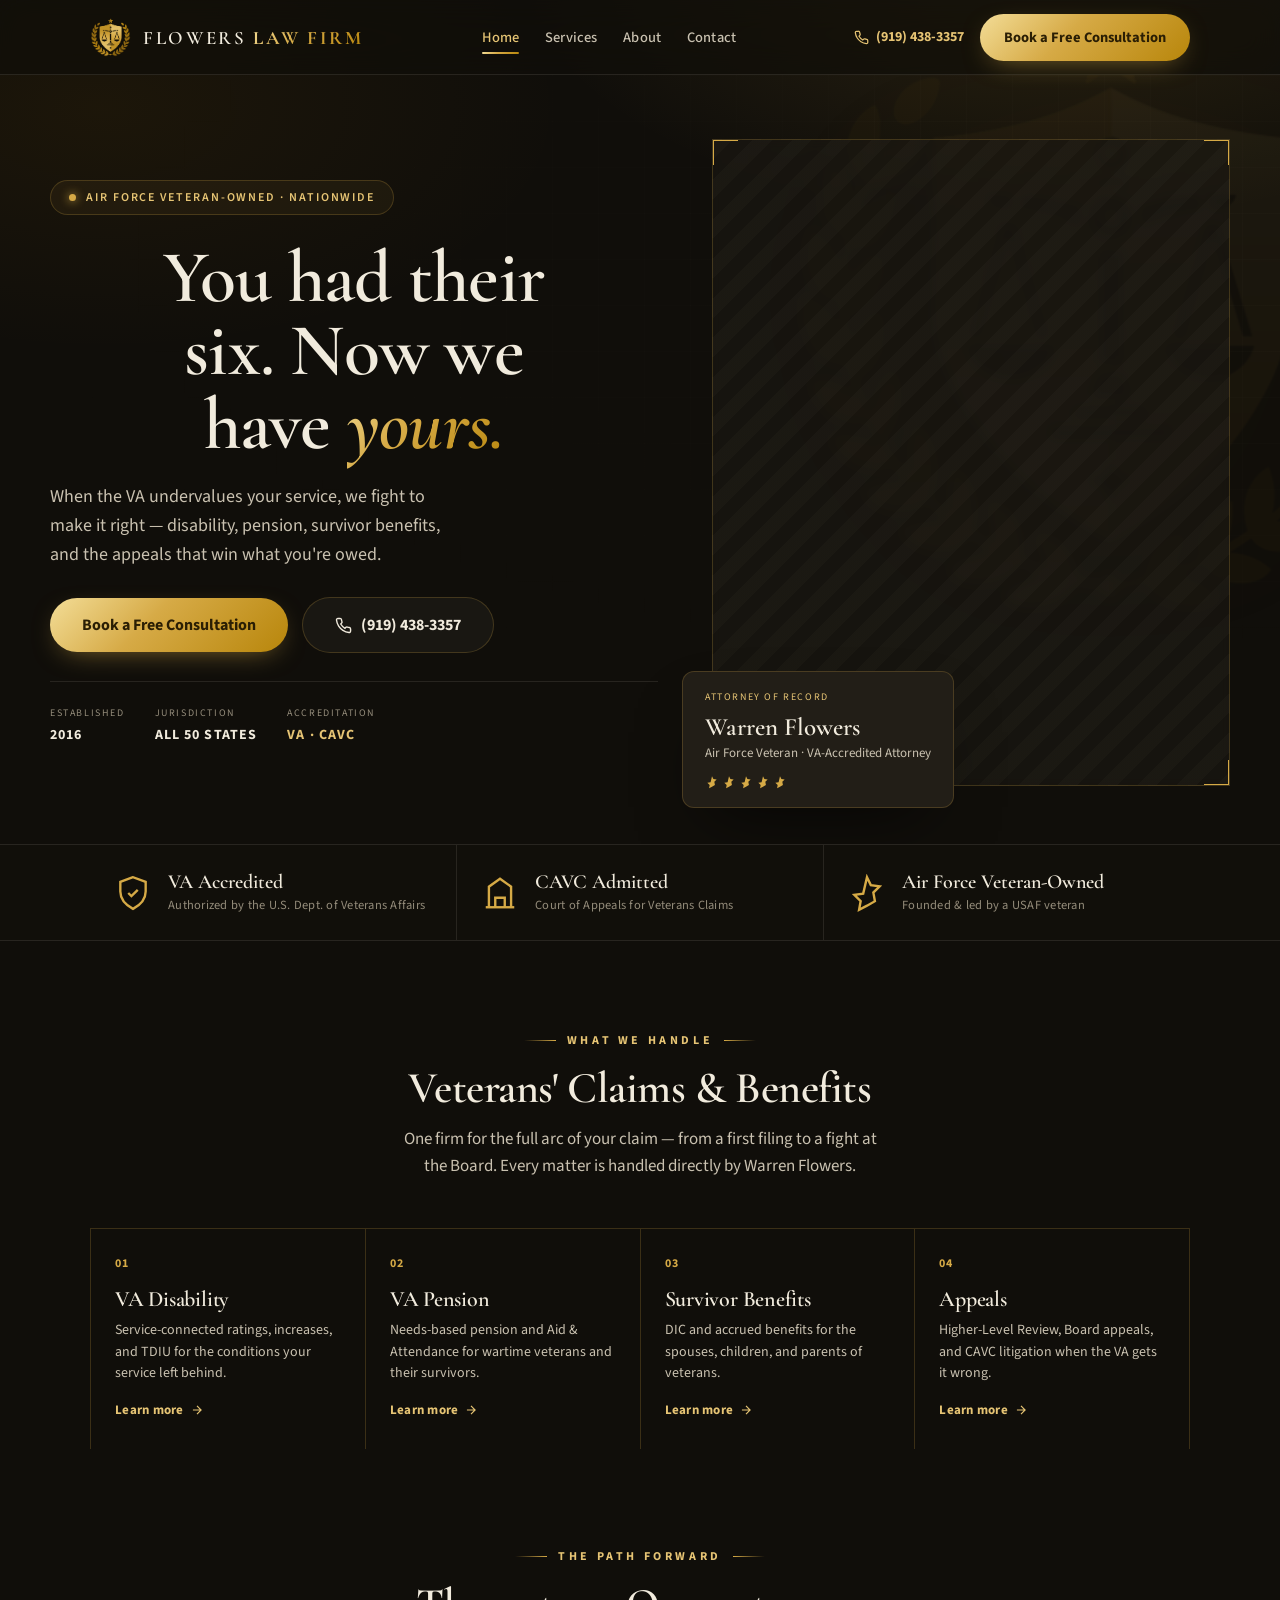
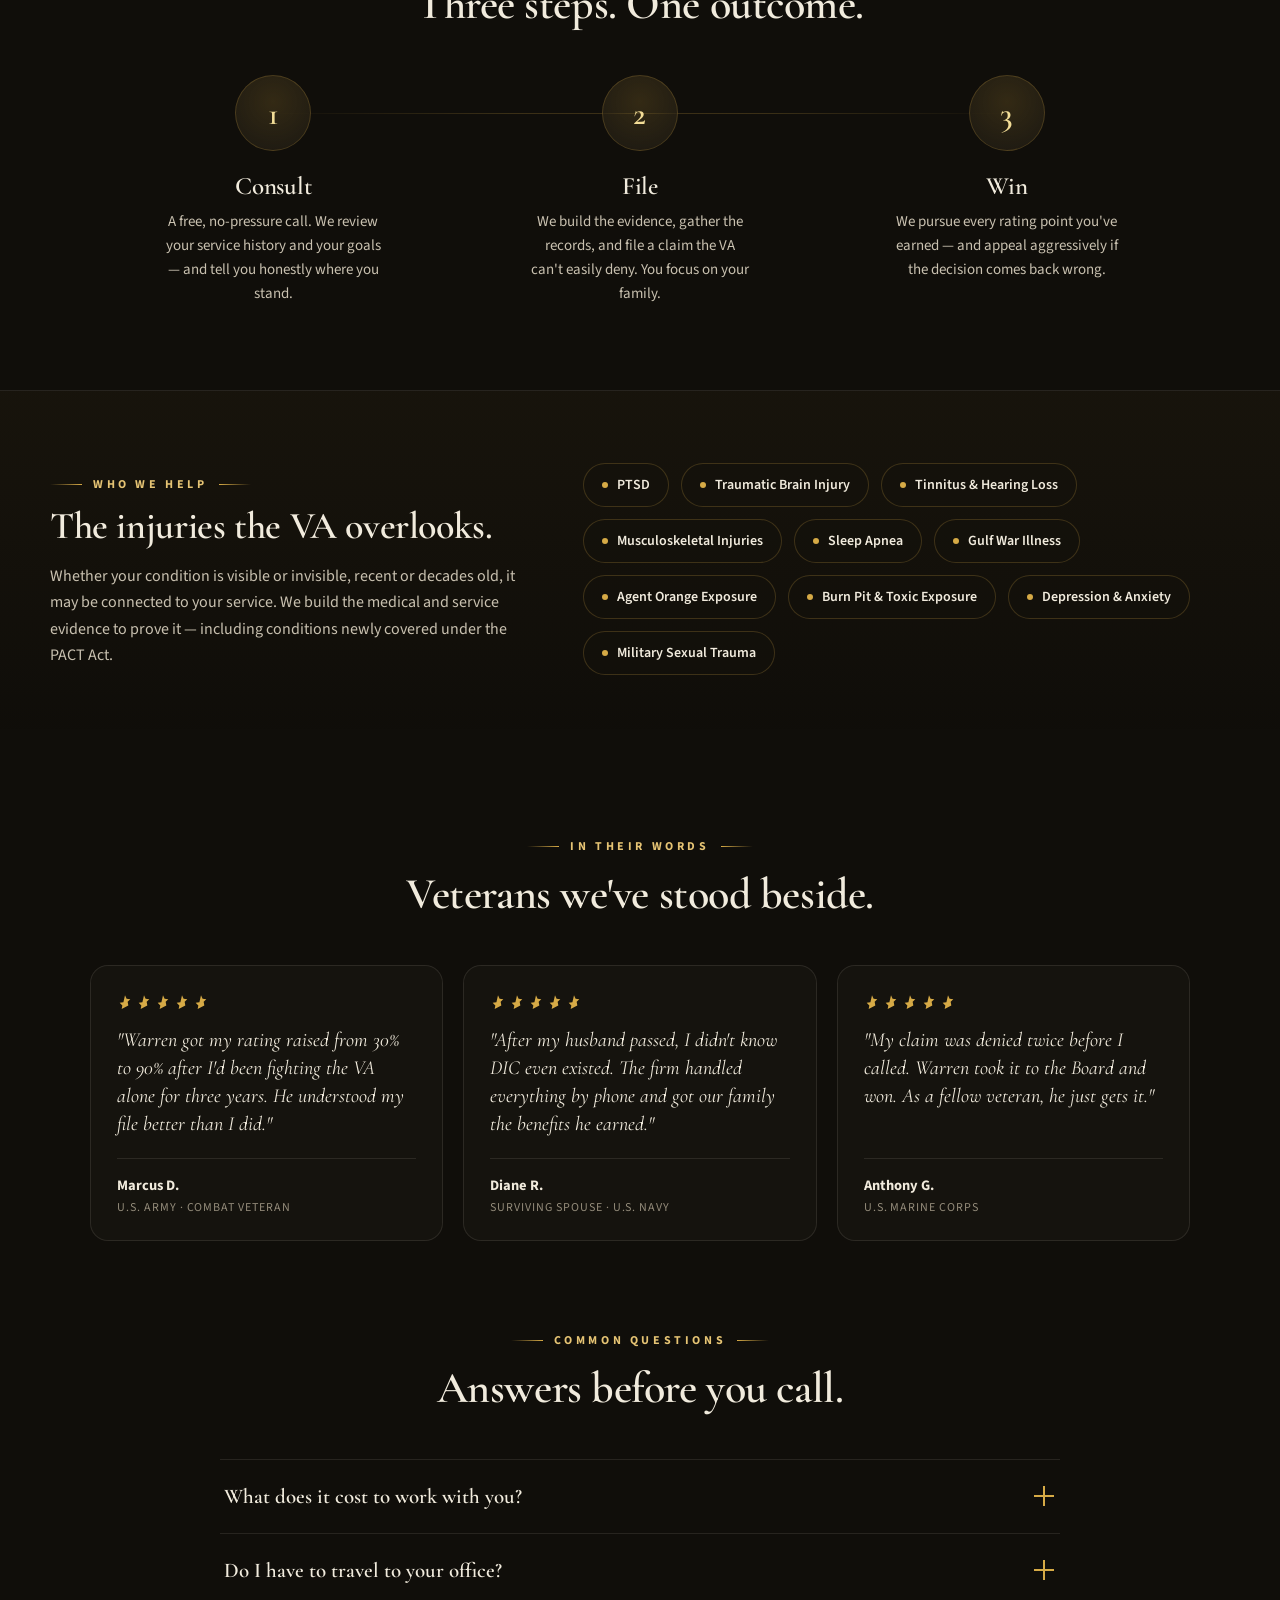
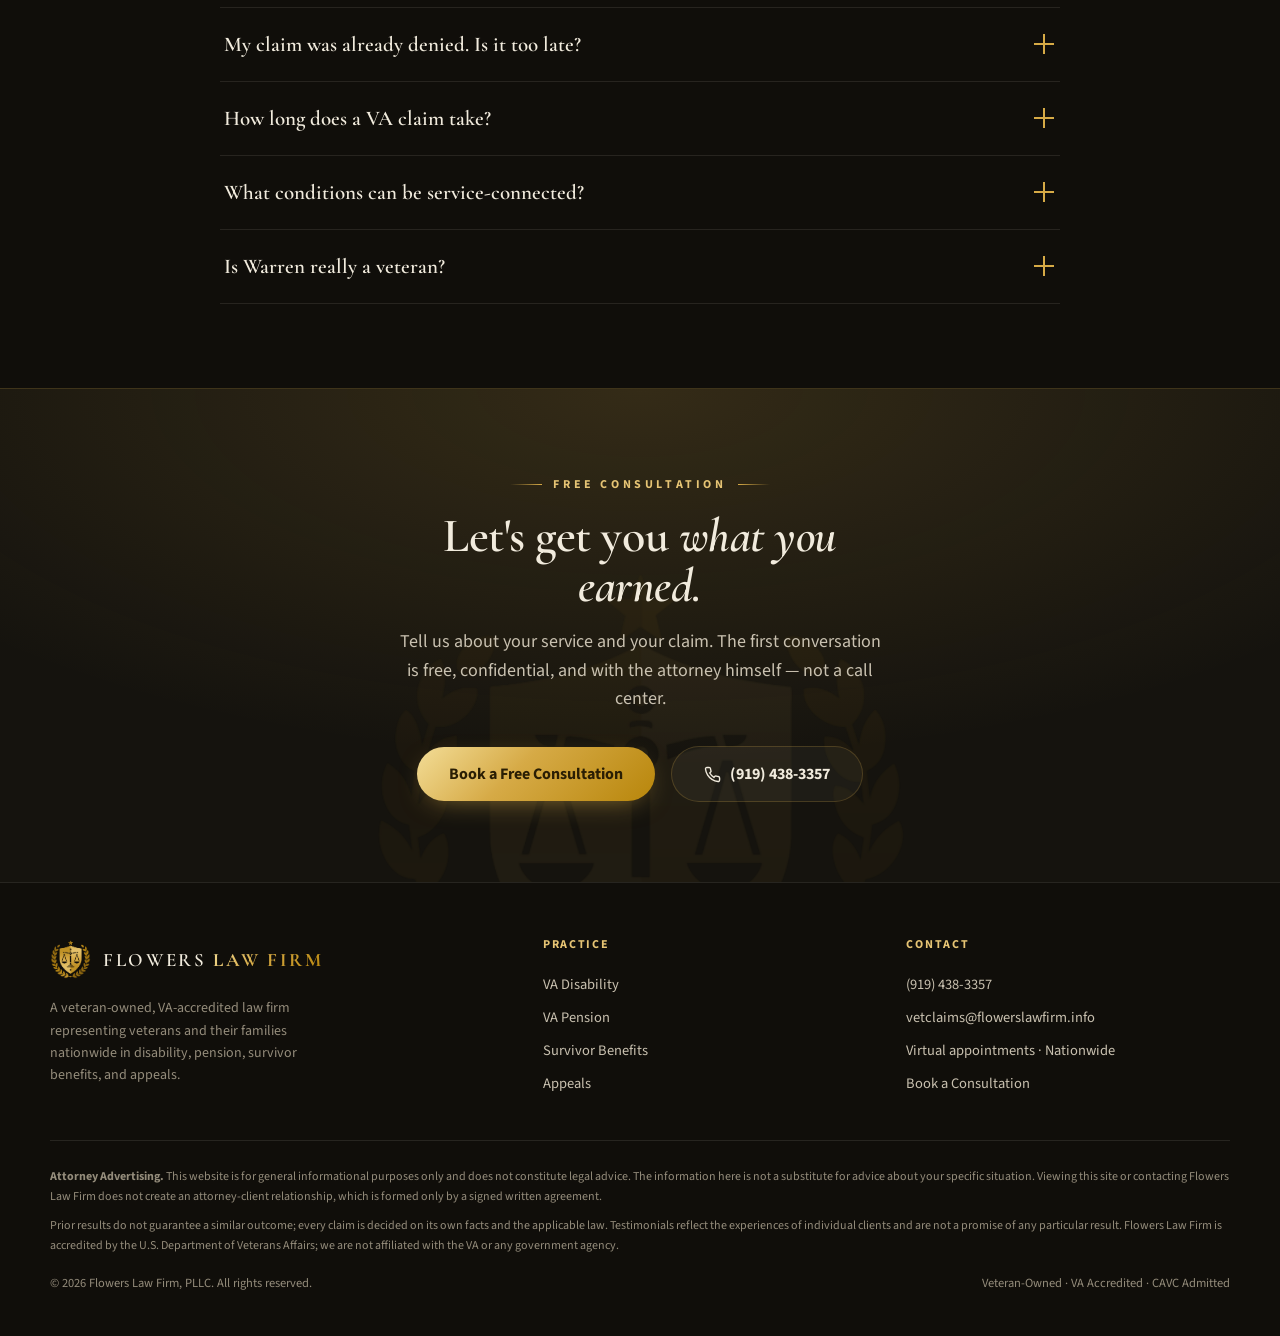
==== index.html @ ddebfe98 "Add Claude design handoff: Flowers Law Firm 4-page marketing website Imports the complete high-fidel" ====
<!DOCTYPE html>
<html lang="en">
<head>
<meta charset="UTF-8" />
<meta name="viewport" content="width=device-width, initial-scale=1.0" />
<title>Flowers Law Firm — VA Disability Claims for Veterans Nationwide</title>
<meta name="description" content="Veteran-owned, VA-accredited law firm helping veterans nationwide win VA disability, pension, and survivor benefits — and the appeals others gave up on. Free consultation." />
<link rel="icon" type="image/png" href="assets/flowers-emblem-gold.png" />
<link rel="preconnect" href="https://fonts.googleapis.com" />
<link rel="preconnect" href="https://fonts.gstatic.com" crossorigin />
<link href="https://fonts.googleapis.com/css2?family=Cormorant+Garamond:ital,wght@0,500;0,600;0,700;1,500;1,600&family=Source+Sans+3:wght@400;500;600;700&display=swap" rel="stylesheet" />
<link rel="stylesheet" href="brand.css" />
<link rel="stylesheet" href="site.css" />
<script>document.documentElement.classList.add('js');</script>
</head>
<body>

<!-- ===================== HEADER ===================== -->
<header class="site-head">
  <div class="wrap bar">
    <a class="brand" href="index.html" aria-label="Flowers Law Firm — home">
      <img src="assets/flowers-emblem-gold.png" alt="Flowers Law Firm emblem" />
      <span class="wm">FLOWERS <b>LAW FIRM</b></span>
    </a>
    <nav class="nav-links" aria-label="Primary">
      <a href="index.html" class="active">Home</a>
      <a href="services.html">Services</a>
      <a href="about.html">About</a>
      <a href="contact.html">Contact</a>
    </nav>
    <div class="head-cta">
      <a class="head-phone" href="tel:+19194383357" aria-label="Call (919) 438-3357">
        <svg viewBox="0 0 24 24" fill="none" stroke="currentColor" stroke-width="2"><path d="M22 16.92v3a2 2 0 0 1-2.18 2 19.79 19.79 0 0 1-8.63-3.07 19.5 19.5 0 0 1-6-6 19.79 19.79 0 0 1-3.07-8.67A2 2 0 0 1 4.11 2h3a2 2 0 0 1 2 1.72c.13.96.36 1.9.7 2.81a2 2 0 0 1-.45 2.11L8.09 9.91a16 16 0 0 0 6 6l1.27-1.27a2 2 0 0 1 2.11-.45c.91.34 1.85.57 2.81.7A2 2 0 0 1 22 16.92z"/></svg>
        (919) 438-3357
      </a>
      <a class="btn btn-gold" href="contact.html">Book a Free Consultation</a>
      <button class="menu-btn" aria-label="Open menu" aria-expanded="false">
        <svg viewBox="0 0 24 24" fill="none" stroke="currentColor" stroke-width="2"><path d="M4 6h16M4 12h16M4 18h16"/></svg>
      </button>
    </div>
  </div>
  <nav class="mobile-nav" aria-label="Mobile">
    <a href="index.html">Home</a>
    <a href="services.html">Services</a>
    <a href="about.html">About</a>
    <a href="contact.html">Contact</a>
    <a class="m-phone" href="tel:+19194383357">Call (919) 438-3357</a>
    <a class="btn btn-gold btn-block" href="contact.html">Book a Free Consultation</a>
  </nav>
</header>

<!-- ===================== HERO ===================== -->
<section class="home-hero">
  <div class="grid-tex"></div>
  <img class="emblem-wm" src="assets/flowers-emblem-gold.png" alt="" aria-hidden="true" />
  <div class="wrap inner">
    <div>
      <div class="hh-pill"><span class="dot"></span>Air Force Veteran-Owned · Nationwide</div>
      <h1>You had their six. Now we have <span class="foil">yours.</span></h1>
      <p class="sub">When the VA undervalues your service, we fight to make it right — disability, pension, survivor benefits, and the appeals that win what you're owed.</p>
      <div class="ctas">
        <a class="btn btn-gold btn-lg" href="contact.html">Book a Free Consultation</a>
        <a class="btn btn-ghost btn-lg" href="tel:+19194383357">
          <svg width="17" height="17" viewBox="0 0 24 24" fill="none" stroke="currentColor" stroke-width="2"><path d="M22 16.92v3a2 2 0 0 1-2.18 2 19.79 19.79 0 0 1-8.63-3.07 19.5 19.5 0 0 1-6-6 19.79 19.79 0 0 1-3.07-8.67A2 2 0 0 1 4.11 2h3a2 2 0 0 1 2 1.72c.13.96.36 1.9.7 2.81a2 2 0 0 1-.45 2.11L8.09 9.91a16 16 0 0 0 6 6l1.27-1.27a2 2 0 0 1 2.11-.45c.91.34 1.85.57 2.81.7A2 2 0 0 1 22 16.92z"/></svg>
          (919) 438-3357
        </a>
      </div>
      <div class="filebar">
        <span><i>Established</i><b class="mono">2016</b></span>
        <span><i>Jurisdiction</i><b class="mono">All 50 States</b></span>
        <span><i>Accreditation</i><b class="g mono">VA · CAVC</b></span>
      </div>
    </div>
    <div class="portrait-wrap">
      <div class="portrait-frame">
        <span class="corner tl"></span><span class="corner tr"></span><span class="corner bl"></span><span class="corner br"></span>
        <image-slot id="warren-hero" style="width:100%;height:100%" shape="rect" fit="cover" placeholder="Drop Warren's portrait"></image-slot>
      </div>
      <div class="dossier">
        <div class="dh mono">Attorney of Record</div>
        <div class="nm">Warren Flowers</div>
        <div class="rl">Air Force Veteran · VA-Accredited Attorney</div>
        <div class="stars" aria-label="5 out of 5">
          <svg viewBox="0 0 24 24" fill="currentColor"><path d="m12 2 2.4 5 5.6.8-4 3.9 1 5.5L12 20l-5 2.6 1-5.5-4-3.9 5.6-.8L12 2Z"/></svg>
          <svg viewBox="0 0 24 24" fill="currentColor"><path d="m12 2 2.4 5 5.6.8-4 3.9 1 5.5L12 20l-5 2.6 1-5.5-4-3.9 5.6-.8L12 2Z"/></svg>
          <svg viewBox="0 0 24 24" fill="currentColor"><path d="m12 2 2.4 5 5.6.8-4 3.9 1 5.5L12 20l-5 2.6 1-5.5-4-3.9 5.6-.8L12 2Z"/></svg>
          <svg viewBox="0 0 24 24" fill="currentColor"><path d="m12 2 2.4 5 5.6.8-4 3.9 1 5.5L12 20l-5 2.6 1-5.5-4-3.9 5.6-.8L12 2Z"/></svg>
          <svg viewBox="0 0 24 24" fill="currentColor"><path d="m12 2 2.4 5 5.6.8-4 3.9 1 5.5L12 20l-5 2.6 1-5.5-4-3.9 5.6-.8L12 2Z"/></svg>
        </div>
      </div>
    </div>
  </div>
</section>

<!-- ===================== TRUST STRIP ===================== -->
<section class="trust">
  <div class="wrap row">
    <div class="badge">
      <svg class="ico" viewBox="0 0 24 24" fill="none" stroke="currentColor" stroke-width="1.5"><path d="M12 2 4 5v6c0 5 3.4 8.5 8 11 4.6-2.5 8-6 8-11V5l-8-3Z"/><path d="m9 12 2 2 4-4"/></svg>
      <div><div class="bt">VA Accredited</div><div class="bd">Authorized by the U.S. Dept. of Veterans Affairs</div></div>
    </div>
    <div class="badge">
      <svg class="ico" viewBox="0 0 24 24" fill="none" stroke="currentColor" stroke-width="1.5"><path d="M3 21h18"/><path d="M5 21V8l7-5 7 5v13"/><path d="M9 21v-6h6v6"/></svg>
      <div><div class="bt">CAVC Admitted</div><div class="bd">Court of Appeals for Veterans Claims</div></div>
    </div>
    <div class="badge">
      <svg class="ico" viewBox="0 0 24 24" fill="none" stroke="currentColor" stroke-width="1.5"><path d="m12 2 2.4 5 5.6.8-4 3.9 1 5.5L12 20l-5 2.6 1-5.5-4-3.9 5.6-.8L12 2Z"/></svg>
      <div><div class="bt">Air Force Veteran-Owned</div><div class="bd">Founded &amp; led by a USAF veteran</div></div>
    </div>
  </div>
</section>

<!-- ===================== SERVICES OVERVIEW ===================== -->
<section class="section">
  <div class="wrap">
    <div class="section-head center reveal">
      <span class="eyebrow rule center">What We Handle</span>
      <h2>Veterans' Claims &amp; Benefits</h2>
      <p class="sub">One firm for the full arc of your claim — from a first filing to a fight at the Board. Every matter is handled directly by Warren Flowers.</p>
    </div>
    <div class="svc-grid reveal">
      <a class="svc-cell" href="services.html#disability">
        <div class="ix mono">01</div>
        <h3>VA Disability</h3>
        <p>Service-connected ratings, increases, and TDIU for the conditions your service left behind.</p>
        <span class="more">Learn more <svg viewBox="0 0 24 24" fill="none" stroke="currentColor" stroke-width="2"><path d="M5 12h14M12 5l7 7-7 7"/></svg></span>
      </a>
      <a class="svc-cell" href="services.html#pension">
        <div class="ix mono">02</div>
        <h3>VA Pension</h3>
        <p>Needs-based pension and Aid &amp; Attendance for wartime veterans and their survivors.</p>
        <span class="more">Learn more <svg viewBox="0 0 24 24" fill="none" stroke="currentColor" stroke-width="2"><path d="M5 12h14M12 5l7 7-7 7"/></svg></span>
      </a>
      <a class="svc-cell" href="services.html#survivor">
        <div class="ix mono">03</div>
        <h3>Survivor Benefits</h3>
        <p>DIC and accrued benefits for the spouses, children, and parents of veterans.</p>
        <span class="more">Learn more <svg viewBox="0 0 24 24" fill="none" stroke="currentColor" stroke-width="2"><path d="M5 12h14M12 5l7 7-7 7"/></svg></span>
      </a>
      <a class="svc-cell" href="services.html#appeals">
        <div class="ix mono">04</div>
        <h3>Appeals</h3>
        <p>Higher-Level Review, Board appeals, and CAVC litigation when the VA gets it wrong.</p>
        <span class="more">Learn more <svg viewBox="0 0 24 24" fill="none" stroke="currentColor" stroke-width="2"><path d="M5 12h14M12 5l7 7-7 7"/></svg></span>
      </a>
    </div>
  </div>
</section>

<!-- ===================== HOW IT WORKS ===================== -->
<section class="section" style="padding-top:8px;">
  <div class="wrap">
    <div class="section-head center reveal">
      <span class="eyebrow rule center">The Path Forward</span>
      <h2>Three steps. One outcome.</h2>
    </div>
    <div class="steps reveal">
      <div class="step">
        <div class="num">1</div>
        <h3>Consult</h3>
        <p>A free, no-pressure call. We review your service history and your goals — and tell you honestly where you stand.</p>
      </div>
      <div class="step">
        <div class="num">2</div>
        <h3>File</h3>
        <p>We build the evidence, gather the records, and file a claim the VA can't easily deny. You focus on your family.</p>
      </div>
      <div class="step">
        <div class="num">3</div>
        <h3>Win</h3>
        <p>We pursue every rating point you've earned — and appeal aggressively if the decision comes back wrong.</p>
      </div>
    </div>
  </div>
</section>

<!-- ===================== WHO WE HELP ===================== -->
<section class="help-band">
  <div class="wrap help-inner">
    <div class="reveal">
      <span class="eyebrow rule">Who We Help</span>
      <h2>The injuries the VA overlooks.</h2>
      <p>Whether your condition is visible or invisible, recent or decades old, it may be connected to your service. We build the medical and service evidence to prove it — including conditions newly covered under the PACT Act.</p>
    </div>
    <div class="chips reveal">
      <span class="chip"><span class="d"></span>PTSD</span>
      <span class="chip"><span class="d"></span>Traumatic Brain Injury</span>
      <span class="chip"><span class="d"></span>Tinnitus &amp; Hearing Loss</span>
      <span class="chip"><span class="d"></span>Musculoskeletal Injuries</span>
      <span class="chip"><span class="d"></span>Sleep Apnea</span>
      <span class="chip"><span class="d"></span>Gulf War Illness</span>
      <span class="chip"><span class="d"></span>Agent Orange Exposure</span>
      <span class="chip"><span class="d"></span>Burn Pit &amp; Toxic Exposure</span>
      <span class="chip"><span class="d"></span>Depression &amp; Anxiety</span>
      <span class="chip"><span class="d"></span>Military Sexual Trauma</span>
    </div>
  </div>
</section>

<!-- ===================== TESTIMONIALS ===================== -->
<section class="section">
  <div class="wrap">
    <div class="section-head center reveal">
      <span class="eyebrow rule center">In Their Words</span>
      <h2>Veterans we've stood beside.</h2>
    </div>
    <div class="tcards reveal">
      <div class="tcard">
        <div class="stars" aria-label="5 out of 5">
          <svg viewBox="0 0 24 24" fill="currentColor"><path d="m12 2 2.4 5 5.6.8-4 3.9 1 5.5L12 20l-5 2.6 1-5.5-4-3.9 5.6-.8L12 2Z"/></svg><svg viewBox="0 0 24 24" fill="currentColor"><path d="m12 2 2.4 5 5.6.8-4 3.9 1 5.5L12 20l-5 2.6 1-5.5-4-3.9 5.6-.8L12 2Z"/></svg><svg viewBox="0 0 24 24" fill="currentColor"><path d="m12 2 2.4 5 5.6.8-4 3.9 1 5.5L12 20l-5 2.6 1-5.5-4-3.9 5.6-.8L12 2Z"/></svg><svg viewBox="0 0 24 24" fill="currentColor"><path d="m12 2 2.4 5 5.6.8-4 3.9 1 5.5L12 20l-5 2.6 1-5.5-4-3.9 5.6-.8L12 2Z"/></svg><svg viewBox="0 0 24 24" fill="currentColor"><path d="m12 2 2.4 5 5.6.8-4 3.9 1 5.5L12 20l-5 2.6 1-5.5-4-3.9 5.6-.8L12 2Z"/></svg>
        </div>
        <blockquote>"Warren got my rating raised from 30% to 90% after I'd been fighting the VA alone for three years. He understood my file better than I did."</blockquote>
        <div class="who"><b>Marcus D.</b><span>U.S. Army · Combat Veteran</span></div>
      </div>
      <div class="tcard">
        <div class="stars" aria-label="5 out of 5">
          <svg viewBox="0 0 24 24" fill="currentColor"><path d="m12 2 2.4 5 5.6.8-4 3.9 1 5.5L12 20l-5 2.6 1-5.5-4-3.9 5.6-.8L12 2Z"/></svg><svg viewBox="0 0 24 24" fill="currentColor"><path d="m12 2 2.4 5 5.6.8-4 3.9 1 5.5L12 20l-5 2.6 1-5.5-4-3.9 5.6-.8L12 2Z"/></svg><svg viewBox="0 0 24 24" fill="currentColor"><path d="m12 2 2.4 5 5.6.8-4 3.9 1 5.5L12 20l-5 2.6 1-5.5-4-3.9 5.6-.8L12 2Z"/></svg><svg viewBox="0 0 24 24" fill="currentColor"><path d="m12 2 2.4 5 5.6.8-4 3.9 1 5.5L12 20l-5 2.6 1-5.5-4-3.9 5.6-.8L12 2Z"/></svg><svg viewBox="0 0 24 24" fill="currentColor"><path d="m12 2 2.4 5 5.6.8-4 3.9 1 5.5L12 20l-5 2.6 1-5.5-4-3.9 5.6-.8L12 2Z"/></svg>
        </div>
        <blockquote>"After my husband passed, I didn't know DIC even existed. The firm handled everything by phone and got our family the benefits he earned."</blockquote>
        <div class="who"><b>Diane R.</b><span>Surviving Spouse · U.S. Navy</span></div>
      </div>
      <div class="tcard">
        <div class="stars" aria-label="5 out of 5">
          <svg viewBox="0 0 24 24" fill="currentColor"><path d="m12 2 2.4 5 5.6.8-4 3.9 1 5.5L12 20l-5 2.6 1-5.5-4-3.9 5.6-.8L12 2Z"/></svg><svg viewBox="0 0 24 24" fill="currentColor"><path d="m12 2 2.4 5 5.6.8-4 3.9 1 5.5L12 20l-5 2.6 1-5.5-4-3.9 5.6-.8L12 2Z"/></svg><svg viewBox="0 0 24 24" fill="currentColor"><path d="m12 2 2.4 5 5.6.8-4 3.9 1 5.5L12 20l-5 2.6 1-5.5-4-3.9 5.6-.8L12 2Z"/></svg><svg viewBox="0 0 24 24" fill="currentColor"><path d="m12 2 2.4 5 5.6.8-4 3.9 1 5.5L12 20l-5 2.6 1-5.5-4-3.9 5.6-.8L12 2Z"/></svg><svg viewBox="0 0 24 24" fill="currentColor"><path d="m12 2 2.4 5 5.6.8-4 3.9 1 5.5L12 20l-5 2.6 1-5.5-4-3.9 5.6-.8L12 2Z"/></svg>
        </div>
        <blockquote>"My claim was denied twice before I called. Warren took it to the Board and won. As a fellow veteran, he just gets it."</blockquote>
        <div class="who"><b>Anthony G.</b><span>U.S. Marine Corps</span></div>
      </div>
    </div>
  </div>
</section>

<!-- ===================== FAQ ===================== -->
<section class="section" style="padding-top:0;">
  <div class="wrap">
    <div class="section-head center reveal">
      <span class="eyebrow rule center">Common Questions</span>
      <h2>Answers before you call.</h2>
    </div>
    <div class="faq reveal">
      <div class="faq-item">
        <button class="faq-q" aria-expanded="false">What does it cost to work with you?<span class="pm"></span></button>
        <div class="faq-a"><div class="inner">Your initial consultation is always free. For appeals of denied or underrated claims, we work on a contingency basis — our fee comes only from the past-due benefits we recover for you, and only if we win. We'll explain every fee in writing before you sign anything.</div></div>
      </div>
      <div class="faq-item">
        <button class="faq-q" aria-expanded="false">Do I have to travel to your office?<span class="pm"></span></button>
        <div class="faq-a"><div class="inner">No. We represent veterans in all 50 states by virtual appointment — phone, video, and secure document upload. You never have to leave home, and there's no waiting room. Wherever you served, wherever you live now, we can help.</div></div>
      </div>
      <div class="faq-item">
        <button class="faq-q" aria-expanded="false">My claim was already denied. Is it too late?<span class="pm"></span></button>
        <div class="faq-a"><div class="inner">Usually not. A denial is rarely the end — you generally have one year to challenge a decision through Higher-Level Review, a Supplemental Claim, or a Board appeal. Many of the cases we win started as denials. Call us before your deadline passes and we'll review your options at no charge.</div></div>
      </div>
      <div class="faq-item">
        <button class="faq-q" aria-expanded="false">How long does a VA claim take?<span class="pm"></span></button>
        <div class="faq-a"><div class="inner">It depends on the claim and the VA's current backlog — an initial decision often takes several months, and appeals can take longer. We can't speed up the VA, but we can make sure your file is complete and accurate the first time, which is the single biggest factor in avoiding years of delay.</div></div>
      </div>
      <div class="faq-item">
        <button class="faq-q" aria-expanded="false">What conditions can be service-connected?<span class="pm"></span></button>
        <div class="faq-a"><div class="inner">Far more than most veterans realize — from PTSD, TBI, and hearing loss to sleep apnea, musculoskeletal injuries, and illnesses tied to burn pits, Agent Orange, and Gulf War service. If a condition began in service, was made worse by service, or is secondary to a service-connected condition, it may qualify. When in doubt, ask us.</div></div>
      </div>
      <div class="faq-item">
        <button class="faq-q" aria-expanded="false">Is Warren really a veteran?<span class="pm"></span></button>
        <div class="faq-a"><div class="inner">Yes. Warren Flowers served in the U.S. Air Force before becoming an attorney accredited by the Department of Veterans Affairs and admitted to the U.S. Court of Appeals for Veterans Claims. He built this firm to represent the people he served alongside.</div></div>
      </div>
    </div>
  </div>
</section>

<!-- ===================== CLOSING CTA ===================== -->
<section class="cta-band">
  <img class="emblem-wm" src="assets/flowers-emblem-gold.png" alt="" aria-hidden="true" />
  <div class="wrap inner">
    <span class="eyebrow rule center">Free Consultation</span>
    <h2>Let's get you <em>what you earned.</em></h2>
    <p>Tell us about your service and your claim. The first conversation is free, confidential, and with the attorney himself — not a call center.</p>
    <div class="ctas">
      <a class="btn btn-gold btn-lg" href="contact.html">Book a Free Consultation</a>
      <a class="btn btn-ghost btn-lg" href="tel:+19194383357">
        <svg width="17" height="17" viewBox="0 0 24 24" fill="none" stroke="currentColor" stroke-width="2"><path d="M22 16.92v3a2 2 0 0 1-2.18 2 19.79 19.79 0 0 1-8.63-3.07 19.5 19.5 0 0 1-6-6 19.79 19.79 0 0 1-3.07-8.67A2 2 0 0 1 4.11 2h3a2 2 0 0 1 2 1.72c.13.96.36 1.9.7 2.81a2 2 0 0 1-.45 2.11L8.09 9.91a16 16 0 0 0 6 6l1.27-1.27a2 2 0 0 1 2.11-.45c.91.34 1.85.57 2.81.7A2 2 0 0 1 22 16.92z"/></svg>
        (919) 438-3357
      </a>
    </div>
  </div>
</section>

<!-- ===================== FOOTER ===================== -->
<footer class="site-foot">
  <div class="wrap foot-main">
    <div class="foot-brand">
      <a class="brand" href="index.html">
        <img src="assets/flowers-emblem-gold.png" alt="Flowers Law Firm emblem" />
        <span class="wm">FLOWERS <b>LAW FIRM</b></span>
      </a>
      <p>A veteran-owned, VA-accredited law firm representing veterans and their families nationwide in disability, pension, survivor benefits, and appeals.</p>
    </div>
    <div class="foot-col">
      <h4>Practice</h4>
      <a href="services.html#disability">VA Disability</a>
      <a href="services.html#pension">VA Pension</a>
      <a href="services.html#survivor">Survivor Benefits</a>
      <a href="services.html#appeals">Appeals</a>
    </div>
    <div class="foot-col">
      <h4>Contact</h4>
      <a href="tel:+19194383357">(919) 438-3357</a>
      <a href="mailto:vetclaims@flowerslawfirm.info">vetclaims@flowerslawfirm.info</a>
      <span class="li">Virtual appointments · Nationwide</span>
      <a href="contact.html">Book a Consultation</a>
    </div>
  </div>
  <div class="wrap foot-disclaimer">
    <p><strong>Attorney Advertising.</strong> This website is for general informational purposes only and does not constitute legal advice. The information here is not a substitute for advice about your specific situation. Viewing this site or contacting Flowers Law Firm does not create an attorney-client relationship, which is formed only by a signed written agreement.</p>
    <p>Prior results do not guarantee a similar outcome; every claim is decided on its own facts and the applicable law. Testimonials reflect the experiences of individual clients and are not a promise of any particular result. Flowers Law Firm is accredited by the U.S. Department of Veterans Affairs; we are not affiliated with the VA or any government agency.</p>
    <div class="copyright">
      <span>© 2026 Flowers Law Firm, PLLC. All rights reserved.</span>
      <span>Veteran-Owned · VA Accredited · CAVC Admitted</span>
    </div>
  </div>
</footer>

<script src="image-slot.js"></script>
<script defer src="site.js"></script>
</body>
</html>
---- brand.css ----
/* ============================================================
   FLOWERS LAW FIRM — Brand tokens
   Palette derived directly from the logo:
   deep gold #C08000 · gold #D6AA46 · champagne #F3DD97
   warm charcoal #15130E · cool grays #505050–#808080
   ============================================================ */
:root{
  /* Gold ramp (from logo) */
  --gold-deep:   #9A6E11;
  --gold:        #C08000;
  --gold-mid:    #D6AA46;
  --gold-soft:   #E6C474;
  --gold-champ:  #F3DD97;
  --gold-grad:   linear-gradient(135deg,#F3DD97 0%,#D6AA46 42%,#B8860B 100%);
  --gold-grad-v: linear-gradient(180deg,#F3DD97 0%,#D6AA46 55%,#A9790F 100%);

  /* Ink / charcoal (warm, from logo's #302020) */
  --ink-900: #100E0A;   /* deepest bg */
  --ink-850: #15130E;   /* page bg */
  --ink-800: #1B1812;   /* raised panel */
  --ink-750: #221E17;   /* card */
  --ink-700: #2A251D;   /* card hover / border base */

  /* Warm off-whites for text on dark */
  --paper:   #F7F2E7;   /* light panel bg */
  --cream:   #FBF7EE;
  --fg:      #F1EBDD;   /* primary text on dark */
  --fg-soft: #C9C1B0;   /* secondary text on dark */
  --fg-mute: #948C7B;   /* tertiary / captions */

  /* Cool grays (laurel grays) */
  --gray-1:#807F7B; --gray-2:#6B6A66; --gray-3:#56554F;

  /* Lines */
  --hair:        rgba(214,170,70,.22);   /* gold hairline */
  --hair-soft:   rgba(241,235,221,.10);
  --border:      rgba(241,235,221,.08);

  /* Ink text on light panels */
  --ink-fg:   #211C12;
  --ink-fg-2: #4A4234;

  /* Type */
  --serif: 'Cormorant Garamond', 'Times New Roman', serif;
  --sans:  'Source Sans 3', system-ui, -apple-system, sans-serif;

  --r-sm:6px; --r-md:12px; --r-lg:18px; --r-xl:26px; --r-full:999px;
  --shadow-gold: 0 0 60px rgba(214,170,70,.16);
  --shadow-deep: 0 30px 70px -30px rgba(0,0,0,.7);
}
---- site.css ----
/* ============================================================
   FLOWERS LAW FIRM — site stylesheet
   Direction D ("Honor Record"): warm-charcoal ground, single gold
   accent (logo-derived), serif display + sans body, glass + hairlines.
   Loaded after brand.css (which defines the design tokens).
   ============================================================ */

*,*::before,*::after{box-sizing:border-box;}
html{scroll-behavior:smooth;}
body{
  margin:0;font-family:var(--sans);color:var(--fg);
  background:var(--ink-900);
  -webkit-font-smoothing:antialiased;text-rendering:optimizeLegibility;
  overflow-x:hidden;
}
/* layered gold glow over charcoal — ambient, not animated */
body::before{
  content:"";position:fixed;inset:0;z-index:-2;pointer-events:none;
  background:
    radial-gradient(70% 50% at 82% -5%, rgba(214,170,70,.14), transparent 60%),
    radial-gradient(60% 45% at 8% 12%, rgba(192,128,0,.07), transparent 60%),
    var(--ink-900);
}
img{max-width:100%;display:block;}
a{color:inherit;text-decoration:none;}
h1,h2,h3,h4{margin:0;font-family:var(--serif);font-weight:600;letter-spacing:-.01em;line-height:1.05;}
p{margin:0;}
.mono{font-variant-numeric:tabular-nums;letter-spacing:.18em;text-transform:uppercase;}
.serif{font-family:var(--serif);}
.foil{background:var(--gold-grad);-webkit-background-clip:text;background-clip:text;color:transparent;}

.wrap{max-width:1180px;margin:0 auto;padding:0 40px;}
.eyebrow{display:inline-flex;align-items:center;gap:11px;font-size:12px;font-weight:700;
  letter-spacing:.3em;text-transform:uppercase;color:var(--gold-soft);}
.eyebrow.center{justify-content:center;}
.eyebrow.rule::before,.eyebrow.rule::after{content:"";width:32px;height:1px;
  background:linear-gradient(90deg,transparent,var(--gold-mid));}
.eyebrow.rule::after{background:linear-gradient(90deg,var(--gold-mid),transparent);}

/* ---------- buttons ---------- */
.btn{font-family:var(--sans);font-weight:700;border:none;cursor:pointer;white-space:nowrap;
  display:inline-flex;align-items:center;justify-content:center;gap:9px;border-radius:var(--r-full);
  transition:transform .18s ease, box-shadow .18s ease, background .18s ease;text-align:center;}
.btn:active{transform:scale(.98);}
.btn-gold{background:var(--gold-grad);color:#2A1E04;padding:13px 24px;font-size:14.5px;
  box-shadow:0 8px 28px -12px rgba(214,170,70,.7);}
.btn-gold:hover{transform:translateY(-1px);box-shadow:0 12px 34px -12px rgba(214,170,70,.85);}
.btn-ghost{background:rgba(241,235,221,.04);border:1px solid var(--hair);color:var(--fg);padding:12px 22px;font-size:14.5px;}
.btn-ghost:hover{background:rgba(241,235,221,.08);border-color:var(--gold-mid);}
.btn-lg{padding:16px 32px;font-size:16px;}
.btn-block{display:flex;width:100%;}

/* ---------- header ---------- */
.site-head{position:sticky;top:0;z-index:50;
  background:rgba(16,14,10,.72);-webkit-backdrop-filter:blur(16px) saturate(150%);backdrop-filter:blur(16px) saturate(150%);
  border-bottom:1px solid var(--hair-soft);}
.site-head .bar{display:flex;align-items:center;justify-content:space-between;height:74px;}
.brand{display:flex;align-items:center;gap:12px;}
.brand img{height:40px;width:auto;}
.brand .wm{font-family:var(--serif);font-weight:600;font-size:19px;letter-spacing:.14em;color:var(--fg);line-height:1;white-space:nowrap;}
.brand .wm b{font-weight:700;background:var(--gold-grad);-webkit-background-clip:text;background-clip:text;color:transparent;}
.nav-links{display:flex;align-items:center;gap:26px;}
.nav-links a{color:var(--fg-soft);font-size:14.5px;font-weight:500;letter-spacing:.01em;position:relative;padding:4px 0;transition:color .18s;}
.nav-links a:hover{color:var(--fg);}
.nav-links a.active{color:var(--gold-soft);}
.nav-links a.active::after{content:"";position:absolute;left:0;right:0;bottom:-2px;height:1.5px;background:var(--gold-grad);border-radius:2px;}
.head-cta{display:flex;align-items:center;gap:16px;}
.head-phone{display:flex;align-items:center;gap:7px;color:var(--gold-soft);font-weight:700;font-size:14px;white-space:nowrap;}
.head-phone svg{width:15px;height:15px;}
.head-phone:hover{color:var(--gold-champ);}
.menu-btn{display:none;background:none;border:1px solid var(--hair);border-radius:var(--r-sm);
  width:42px;height:38px;cursor:pointer;color:var(--fg);align-items:center;justify-content:center;}
.menu-btn svg{width:20px;height:20px;}

/* mobile drawer */
.mobile-nav{display:none;border-top:1px solid var(--hair-soft);background:rgba(16,14,10,.96);
  padding:14px 40px 22px;flex-direction:column;gap:4px;}
.mobile-nav.open{display:flex;}
.mobile-nav a{padding:13px 0;font-size:16px;color:var(--fg-soft);border-bottom:1px solid var(--hair-soft);}
.mobile-nav a:last-of-type{border-bottom:none;}
.mobile-nav .btn{margin-top:14px;}
.mobile-nav .m-phone{color:var(--gold-soft);font-weight:700;}

/* ---------- hero (interior pages) ---------- */
.page-hero{position:relative;padding:84px 0 64px;text-align:center;overflow:hidden;}
.page-hero .emblem-wm{position:absolute;top:-120px;left:50%;transform:translateX(-50%);width:560px;opacity:.05;
  filter:drop-shadow(0 0 70px rgba(214,170,70,.4));pointer-events:none;}
.page-hero h1{font-size:62px;margin:22px auto 18px;max-width:16ch;}
.page-hero h1 em{font-style:italic;}
.page-hero .lede{font-size:19px;line-height:1.6;color:var(--fg-soft);max-width:60ch;margin:0 auto;}

/* ---------- home hero (split) ---------- */
.home-hero{position:relative;overflow:hidden;}
.home-hero .grid-tex{position:absolute;inset:0;opacity:.5;pointer-events:none;z-index:0;
  background-image:linear-gradient(rgba(241,235,221,.03) 1px,transparent 1px),linear-gradient(90deg,rgba(241,235,221,.03) 1px,transparent 1px);
  background-size:46px 46px;mask-image:radial-gradient(110% 80% at 80% 24%,#000,transparent 78%);}
.home-hero .emblem-wm{position:absolute;top:-90px;right:-160px;width:660px;opacity:.05;z-index:0;
  filter:drop-shadow(0 0 80px rgba(214,170,70,.4));pointer-events:none;}
.home-hero .inner{position:relative;z-index:2;display:grid;grid-template-columns:1.08fr .92fr;gap:54px;
  align-items:center;padding:64px 0 58px;}
.hh-pill{display:inline-flex;align-items:center;gap:10px;border:1px solid var(--hair);border-radius:var(--r-full);
  padding:8px 18px;font-size:12px;font-weight:600;letter-spacing:.16em;text-transform:uppercase;color:var(--gold-soft);
  background:rgba(214,170,70,.06);margin-bottom:26px;}
.hh-pill .dot{width:7px;height:7px;border-radius:50%;background:var(--gold-mid);box-shadow:0 0 10px var(--gold-mid);}
.home-hero h1{font-size:74px;line-height:.99;margin:0 0 22px;text-align:center;max-width:13ch;margin-inline:auto;}
.home-hero h1 .foil{font-style:italic;}
.home-hero .sub{font-size:18px;line-height:1.6;color:var(--fg-soft);max-width:46ch;margin:0 0 28px;}
.home-hero .ctas{display:flex;gap:14px;align-items:center;margin-bottom:28px;flex-wrap:wrap;}
.home-hero .filebar{display:flex;gap:30px;padding-top:24px;border-top:1px solid var(--hair-soft);flex-wrap:wrap;}
.home-hero .filebar span{display:flex;flex-direction:column;gap:5px;}
.home-hero .filebar i{font-style:normal;color:var(--fg-mute);font-size:10px;letter-spacing:.16em;text-transform:uppercase;}
.home-hero .filebar b{font-weight:700;color:var(--fg);letter-spacing:.08em;font-size:14px;}
.home-hero .filebar b.g{color:var(--gold-soft);}

/* portrait dossier */
.portrait-wrap{position:relative;}
.portrait-frame{position:relative;aspect-ratio:4/5;border:1px solid var(--hair);
  background:repeating-linear-gradient(135deg,rgba(241,235,221,.02) 0 14px,transparent 14px 28px),rgba(27,24,18,.7);
  -webkit-backdrop-filter:blur(4px);backdrop-filter:blur(4px);display:grid;place-items:center;overflow:hidden;}
.portrait-frame img{width:100%;height:100%;object-fit:cover;}
.portrait-frame .ph{display:flex;flex-direction:column;align-items:center;gap:12px;color:var(--fg-mute);text-align:center;padding:20px;}
.portrait-frame .ph svg{width:54px;height:54px;color:var(--gray-3);}
.portrait-frame .ph span{font-size:11px;letter-spacing:.16em;}
.corner{position:absolute;width:26px;height:26px;border:2px solid var(--gold-mid);z-index:2;}
.corner.tl{top:-1px;left:-1px;border-right:none;border-bottom:none;}
.corner.tr{top:-1px;right:-1px;border-left:none;border-bottom:none;}
.corner.bl{bottom:-1px;left:-1px;border-right:none;border-top:none;}
.corner.br{bottom:-1px;right:-1px;border-left:none;border-top:none;}
.dossier{position:absolute;bottom:-22px;left:-30px;background:var(--ink-750);border:1px solid var(--hair);
  border-radius:var(--r-md);padding:18px 22px;box-shadow:var(--shadow-deep);min-width:252px;z-index:3;}
.dossier .dh{font-size:10px;color:var(--gold-soft);margin-bottom:11px;letter-spacing:.16em;text-transform:uppercase;}
.dossier .nm{font-family:var(--serif);font-size:25px;font-weight:600;color:var(--fg);line-height:1;margin-bottom:4px;}
.dossier .rl{font-size:13px;color:var(--fg-soft);margin-bottom:13px;}
.dossier .stars{display:flex;gap:3px;color:var(--gold-mid);}
.dossier .stars svg{width:14px;height:14px;}

/* ---------- trust badge strip ---------- */
.trust{border-top:1px solid var(--hair-soft);border-bottom:1px solid var(--hair-soft);background:rgba(20,18,12,.4);}
.trust .row{display:flex;align-items:stretch;}
.badge{flex:1;display:flex;align-items:center;gap:16px;padding:26px 24px;}
.badge + .badge{border-left:1px solid var(--hair-soft);}
.badge .ico{width:38px;height:38px;color:var(--gold-mid);flex-shrink:0;}
.badge .bt{font-family:var(--serif);font-size:20px;font-weight:600;color:var(--fg);line-height:1.1;}
.badge .bd{font-size:12.5px;color:var(--fg-mute);letter-spacing:.02em;margin-top:3px;}

/* ---------- section scaffolding ---------- */
.section{padding:84px 0;}
.section-sm{padding:60px 0;}
.section-head{margin-bottom:48px;}
.section-head.center{text-align:center;}
.section-head h2{font-size:44px;margin:16px 0 0;}
.section-head .sub{font-size:17px;color:var(--fg-soft);line-height:1.6;margin-top:14px;max-width:60ch;}
.section-head.center .sub{margin-inline:auto;}

/* ---------- indexed services grid ---------- */
.svc-grid{display:grid;grid-template-columns:repeat(4,1fr);border-left:1px solid var(--hair);}
.svc-cell{border-right:1px solid var(--hair);border-top:1px solid var(--hair);padding:26px 24px 30px;
  transition:background .2s;display:flex;flex-direction:column;}
.svc-cell:hover{background:rgba(214,170,70,.04);}
.svc-cell .ix{font-size:12px;color:var(--gold-mid);font-weight:700;letter-spacing:.1em;margin-bottom:16px;}
.svc-cell h3{font-size:22px;font-weight:600;margin:0 0 9px;color:var(--fg);}
.svc-cell p{font-size:14px;line-height:1.55;color:var(--fg-soft);margin:0 0 16px;}
.svc-cell .more{margin-top:auto;font-size:13px;font-weight:700;color:var(--gold-soft);letter-spacing:.02em;display:inline-flex;align-items:center;gap:6px;}
.svc-cell .more svg{width:14px;height:14px;transition:transform .18s;}
.svc-cell:hover .more svg{transform:translateX(3px);}

/* ---------- how it works ---------- */
.steps{display:grid;grid-template-columns:repeat(3,1fr);gap:0;position:relative;}
.steps::before{content:"";position:absolute;top:38px;left:16%;right:16%;height:1px;
  background:linear-gradient(90deg,transparent,var(--hair),var(--hair),transparent);}
.step{padding:0 30px;text-align:center;position:relative;}
.step .num{width:76px;height:76px;border-radius:50%;margin:0 auto 22px;display:grid;place-items:center;
  font-family:var(--serif);font-size:32px;font-weight:600;color:var(--gold-champ);
  background:radial-gradient(circle at 50% 35%, rgba(214,170,70,.18), var(--ink-800));
  border:1px solid var(--hair);position:relative;z-index:2;}
.step h3{font-size:25px;font-weight:600;margin:0 0 10px;}
.step p{font-size:15px;line-height:1.6;color:var(--fg-soft);margin:0 auto;max-width:32ch;}

/* ---------- who we help ---------- */
.help-band{border-top:1px solid var(--hair-soft);background:linear-gradient(180deg,rgba(214,170,70,.04),transparent);}
.help-inner{display:grid;grid-template-columns:.85fr 1.15fr;gap:54px;align-items:center;padding:72px 0;}
.help-inner h2{font-size:38px;margin:14px 0 16px;}
.help-inner p{font-size:16px;line-height:1.65;color:var(--fg-soft);}
.chips{display:flex;flex-wrap:wrap;gap:12px;}
.chip{display:inline-flex;align-items:center;gap:9px;border:1px solid var(--hair);border-radius:var(--r-full);
  padding:11px 18px;font-size:14px;font-weight:600;color:var(--fg);background:rgba(20,18,12,.5);}
.chip .d{width:6px;height:6px;border-radius:50%;background:var(--gold-mid);}

/* ---------- testimonials ---------- */
.tcards{display:grid;grid-template-columns:repeat(3,1fr);gap:20px;}
.tcard{border:1px solid var(--hair-soft);border-radius:var(--r-lg);padding:28px 26px 24px;
  background:rgba(27,24,18,.5);display:flex;flex-direction:column;transition:border-color .2s, box-shadow .2s;}
.tcard:hover{border-color:var(--hair);box-shadow:var(--shadow-gold);}
.tcard .stars{display:flex;gap:3px;color:var(--gold-mid);margin-bottom:16px;}
.tcard .stars svg{width:16px;height:16px;}
.tcard blockquote{font-family:var(--serif);font-size:20px;font-style:italic;line-height:1.4;color:var(--fg);margin:0 0 20px;flex:1;}
.tcard .who{display:flex;flex-direction:column;gap:3px;padding-top:16px;border-top:1px solid var(--hair-soft);}
.tcard .who b{font-weight:700;font-size:14.5px;color:var(--fg);}
.tcard .who span{font-size:12px;color:var(--fg-mute);letter-spacing:.08em;text-transform:uppercase;}

/* feature quote band (cinematic, single) */
.quoteband{border-top:1px solid var(--hair-soft);text-align:center;
  background:linear-gradient(180deg,transparent,rgba(214,170,70,.05));}
.quoteband .inner{padding:74px 0;}
.quoteband blockquote{font-family:var(--serif);font-size:36px;font-style:italic;line-height:1.34;font-weight:500;
  color:var(--fg);max-width:24ch;margin:0 auto 24px;}
.quoteband blockquote b{color:var(--gold-soft);font-style:normal;font-weight:600;}
.quoteband .attrib{display:flex;flex-direction:column;gap:3px;}
.quoteband .attrib .who{font-weight:700;font-size:15px;color:var(--fg);}
.quoteband .attrib .br{font-size:12px;color:var(--fg-mute);letter-spacing:.1em;text-transform:uppercase;}

/* ---------- FAQ ---------- */
.faq{max-width:840px;margin:0 auto;}
.faq-item{border-bottom:1px solid var(--hair-soft);}
.faq-item:first-child{border-top:1px solid var(--hair-soft);}
.faq-q{width:100%;background:none;border:none;cursor:pointer;color:var(--fg);text-align:left;
  display:flex;align-items:center;justify-content:space-between;gap:20px;padding:24px 4px;font-family:var(--serif);
  font-size:21px;font-weight:600;transition:color .18s;}
.faq-q:hover{color:var(--gold-soft);}
.faq-q .pm{flex-shrink:0;width:24px;height:24px;position:relative;}
.faq-q .pm::before,.faq-q .pm::after{content:"";position:absolute;background:var(--gold-mid);transition:transform .25s, opacity .25s;}
.faq-q .pm::before{top:11px;left:2px;right:2px;height:2px;}
.faq-q .pm::after{left:11px;top:2px;bottom:2px;width:2px;}
.faq-item.open .pm::after{transform:scaleY(0);opacity:0;}
.faq-a{max-height:0;overflow:hidden;transition:max-height .3s ease;}
.faq-a .inner{padding:0 4px 24px;font-size:16px;line-height:1.7;color:var(--fg-soft);max-width:72ch;}

/* ---------- detailed service sections (services page) ---------- */
.svc-detail{border-top:1px solid var(--hair-soft);}
.svc-detail .inner{display:grid;grid-template-columns:auto 1fr auto;gap:44px;align-items:start;padding:64px 0;}
.svc-detail .ix{font-family:var(--serif);font-size:64px;font-weight:600;color:rgba(214,170,70,.32);line-height:.8;}
.svc-detail .body h2{font-size:38px;margin:0 0 16px;}
.svc-detail .body .lede{font-size:17px;line-height:1.65;color:var(--fg-soft);margin:0 0 24px;max-width:60ch;}
.svc-detail .pts{display:grid;grid-template-columns:1fr 1fr;gap:12px 28px;margin:0 0 4px;max-width:62ch;}
.svc-detail .pt{display:flex;gap:11px;font-size:14.5px;line-height:1.45;color:var(--fg-soft);}
.svc-detail .pt svg{width:18px;height:18px;color:var(--gold-mid);flex-shrink:0;margin-top:2px;}
.svc-detail .act{align-self:center;display:flex;flex-direction:column;gap:12px;align-items:stretch;min-width:210px;}
.svc-detail .act .note{font-size:12.5px;color:var(--fg-mute);text-align:center;}

/* ---------- about ---------- */
.about-hero .inner{display:grid;grid-template-columns:.9fr 1.1fr;gap:56px;align-items:center;padding:72px 0;}
.about-hero .bio h1{font-size:54px;margin:18px 0 20px;}
.about-hero .bio p{font-size:17px;line-height:1.7;color:var(--fg-soft);margin:0 0 16px;max-width:56ch;}
.about-hero .bio p:last-child{margin-bottom:0;}
.creds{display:grid;grid-template-columns:repeat(3,1fr);gap:0;border-left:1px solid var(--hair);}
.cred{border-right:1px solid var(--hair);border-top:1px solid var(--hair);padding:26px 22px;}
.cred .ico{width:30px;height:30px;color:var(--gold-mid);margin-bottom:14px;}
.cred h3{font-size:18px;font-weight:600;margin:0 0 6px;}
.cred p{font-size:13px;line-height:1.5;color:var(--fg-mute);margin:0;}
.mission{border-top:1px solid var(--hair-soft);background:linear-gradient(180deg,rgba(214,170,70,.04),transparent);text-align:center;}
.mission .inner{padding:74px 0;max-width:880px;margin:0 auto;}
.mission .eyebrow{margin-bottom:20px;}
.mission p{font-family:var(--serif);font-size:32px;font-style:italic;line-height:1.4;font-weight:500;color:var(--fg);}
.mission p b{font-style:normal;color:var(--gold-soft);font-weight:600;}

/* ---------- contact ---------- */
.contact-grid{display:grid;grid-template-columns:1.15fr .85fr;gap:54px;align-items:start;padding:0 0 20px;}
.form-card{border:1px solid var(--hair);border-radius:var(--r-xl);background:rgba(27,24,18,.55);
  -webkit-backdrop-filter:blur(6px);backdrop-filter:blur(6px);padding:38px 38px 34px;}
.form-card h2{font-size:30px;margin:0 0 6px;}
.form-card .fsub{font-size:14.5px;color:var(--fg-soft);margin:0 0 26px;}
.field{margin-bottom:18px;}
.field label{display:block;font-size:12px;font-weight:700;letter-spacing:.1em;text-transform:uppercase;color:var(--fg-soft);margin-bottom:8px;}
.field label .req{color:var(--gold-mid);}
.field input,.field select,.field textarea{width:100%;font-family:var(--sans);font-size:15px;color:var(--fg);
  background:rgba(16,14,10,.6);border:1px solid var(--hair-soft);border-radius:var(--r-sm);padding:13px 14px;
  outline:none;transition:border-color .18s, box-shadow .18s;}
.field textarea{resize:vertical;min-height:120px;line-height:1.5;}
.field select{appearance:none;cursor:pointer;
  background-image:url("data:image/svg+xml;utf8,<svg xmlns='http://www.w3.org/2000/svg' width='12' height='8' viewBox='0 0 12 8'><path fill='%23D6AA46' d='M0 0h12L6 8z'/></svg>");
  background-repeat:no-repeat;background-position:right 14px center;padding-right:36px;}
.field input::placeholder,.field textarea::placeholder{color:var(--fg-mute);}
.field input:focus,.field select:focus,.field textarea:focus{border-color:var(--gold-mid);box-shadow:0 0 0 3px rgba(214,170,70,.12);}
.field.row2{display:grid;grid-template-columns:1fr 1fr;gap:18px;margin-bottom:18px;}
.field.row2 .field{margin-bottom:0;}
.field .err{display:none;font-size:12.5px;color:#E6885F;margin-top:6px;letter-spacing:0;text-transform:none;font-weight:500;}
.field.invalid input,.field.invalid select,.field.invalid textarea{border-color:#C8633B;box-shadow:0 0 0 3px rgba(200,99,59,.12);}
.field.invalid .err{display:block;}
.form-foot{margin-top:24px;}
.form-foot .fineprint{font-size:12px;color:var(--fg-mute);line-height:1.5;margin-top:14px;text-align:center;}
/* success state */
.form-success{display:none;flex-direction:column;align-items:center;text-align:center;padding:40px 20px;}
.form-success.show{display:flex;}
.form-success .check{width:74px;height:74px;border-radius:50%;display:grid;place-items:center;margin-bottom:22px;
  background:radial-gradient(circle at 50% 35%, rgba(214,170,70,.22), var(--ink-800));border:1px solid var(--hair);}
.form-success .check svg{width:34px;height:34px;color:var(--gold-champ);}
.form-success h2{font-size:30px;margin:0 0 12px;}
.form-success p{font-size:16px;line-height:1.6;color:var(--fg-soft);max-width:42ch;margin:0 0 8px;}
.form-success .who-detail{font-size:14px;color:var(--gold-soft);margin-top:10px;}

/* contact info rail */
.info-rail{display:flex;flex-direction:column;gap:14px;}
.info-card{border:1px solid var(--hair-soft);border-radius:var(--r-lg);padding:24px 24px;background:rgba(20,18,12,.4);}
.info-card .ic-head{display:flex;align-items:center;gap:12px;margin-bottom:12px;}
.info-card .ic-head svg{width:22px;height:22px;color:var(--gold-mid);}
.info-card .ic-head h3{font-size:18px;font-weight:600;}
.info-card .big{font-size:24px;font-weight:700;color:var(--gold-soft);font-family:var(--serif);}
.info-card a.big:hover{color:var(--gold-champ);}
.info-card p{font-size:14px;line-height:1.55;color:var(--fg-soft);}
.info-list{display:flex;flex-direction:column;gap:11px;}
.info-list .li{display:flex;gap:11px;font-size:14.5px;color:var(--fg-soft);line-height:1.45;}
.info-list .li svg{width:18px;height:18px;color:var(--gold-mid);flex-shrink:0;margin-top:2px;}

/* ---------- closing CTA band ---------- */
.cta-band{position:relative;overflow:hidden;border-top:1px solid var(--hair);
  background:radial-gradient(120% 130% at 50% 0%, rgba(214,170,70,.16), transparent 58%), var(--ink-850);}
.cta-band .emblem-wm{position:absolute;bottom:-220px;left:50%;transform:translateX(-50%);width:560px;opacity:.06;pointer-events:none;}
.cta-band .inner{position:relative;z-index:2;text-align:center;padding:80px 0;}
.cta-band h2{font-size:48px;margin:18px auto 16px;max-width:18ch;}
.cta-band h2 em{font-style:italic;}
.cta-band p{font-size:18px;color:var(--fg-soft);line-height:1.6;max-width:54ch;margin:0 auto 32px;}
.cta-band .ctas{display:flex;gap:16px;justify-content:center;align-items:center;flex-wrap:wrap;}

/* ---------- footer ---------- */
.site-foot{border-top:1px solid var(--hair-soft);background:var(--ink-900);}
.foot-main{display:grid;grid-template-columns:1.4fr 1fr 1fr;gap:40px;padding:56px 0 40px;}
.foot-brand .brand{margin-bottom:18px;}
.foot-brand p{font-size:14px;line-height:1.6;color:var(--fg-mute);max-width:42ch;}
.foot-col h4{font-family:var(--sans);font-size:12px;font-weight:700;letter-spacing:.14em;text-transform:uppercase;color:var(--gold-soft);margin-bottom:16px;}
.foot-col a,.foot-col .li{display:block;font-size:14.5px;color:var(--fg-soft);padding:6px 0;transition:color .18s;}
.foot-col a:hover{color:var(--fg);}
.foot-col .li{color:var(--fg-soft);}
.foot-disclaimer{border-top:1px solid var(--hair-soft);padding:26px 0 44px;}
.foot-disclaimer p{font-size:12px;line-height:1.65;color:var(--fg-mute);margin-bottom:10px;}
.foot-disclaimer .copyright{display:flex;justify-content:space-between;gap:20px;flex-wrap:wrap;font-size:12.5px;color:var(--fg-mute);padding-top:8px;}

/* ---------- reveal-on-scroll (gated on .js so content is visible without JS) ---------- */
.js .reveal{opacity:0;transform:translateY(18px);transition:opacity .6s ease, transform .6s ease;}
.js .reveal.in{opacity:1;transform:none;}
@media (prefers-reduced-motion:reduce){.js .reveal{opacity:1;transform:none;transition:none;}}

/* ============================================================
   RESPONSIVE
   ============================================================ */
@media (max-width:1080px){
  .home-hero h1{font-size:62px;}
  .cta-band h2{font-size:40px;}
  .page-hero h1{font-size:52px;}
}
@media (max-width:1024px){
  .nav-links,.head-cta .btn-gold{display:none;}
  .menu-btn{display:inline-flex;}
  .home-hero .inner{grid-template-columns:1fr;gap:60px;}
  .portrait-wrap{max-width:420px;margin:0 auto;width:100%;}
  .svc-grid{grid-template-columns:1fr 1fr;}
  .help-inner,.about-hero .inner,.contact-grid{grid-template-columns:1fr;gap:40px;}
  .svc-detail .inner{grid-template-columns:1fr;gap:24px;}
  .svc-detail .ix{font-size:48px;}
  .svc-detail .act{min-width:0;}
  .tcards{grid-template-columns:1fr;}
  .creds{grid-template-columns:1fr;}
  .foot-main{grid-template-columns:1fr 1fr;}
  .foot-brand{grid-column:1 / -1;}
}
@media (max-width:640px){
  .wrap{padding:0 22px;}
  .mobile-nav{padding:14px 22px 22px;}
  .home-hero h1{font-size:46px;}
  .home-hero .sub{font-size:16.5px;}
  .page-hero{padding:60px 0 48px;}
  .page-hero h1{font-size:40px;}
  .section,.section-sm{padding:56px 0;}
  .section-head h2{font-size:32px;}
  .trust .row{flex-direction:column;}
  .badge + .badge{border-left:none;border-top:1px solid var(--hair-soft);}
  .svc-grid{grid-template-columns:1fr;border-left:none;}
  .svc-cell{border-left:1px solid var(--hair);}
  .steps{grid-template-columns:1fr;gap:36px;}
  .steps::before{display:none;}
  .help-inner h2{font-size:30px;}
  .quoteband blockquote{font-size:27px;}
  .about-hero .bio h1{font-size:40px;}
  .mission p{font-size:25px;}
  .cta-band h2{font-size:32px;}
  .cta-band p{font-size:16px;}
  .field.row2{grid-template-columns:1fr;gap:0;}
  .field.row2 .field{margin-bottom:18px;}
  .form-card{padding:28px 22px;}
  .dossier{left:50%;transform:translateX(-50%);bottom:-26px;min-width:0;width:calc(100% - 40px);}
  .foot-main{grid-template-columns:1fr;gap:32px;}
  .foot-disclaimer .copyright{flex-direction:column;gap:6px;}
}
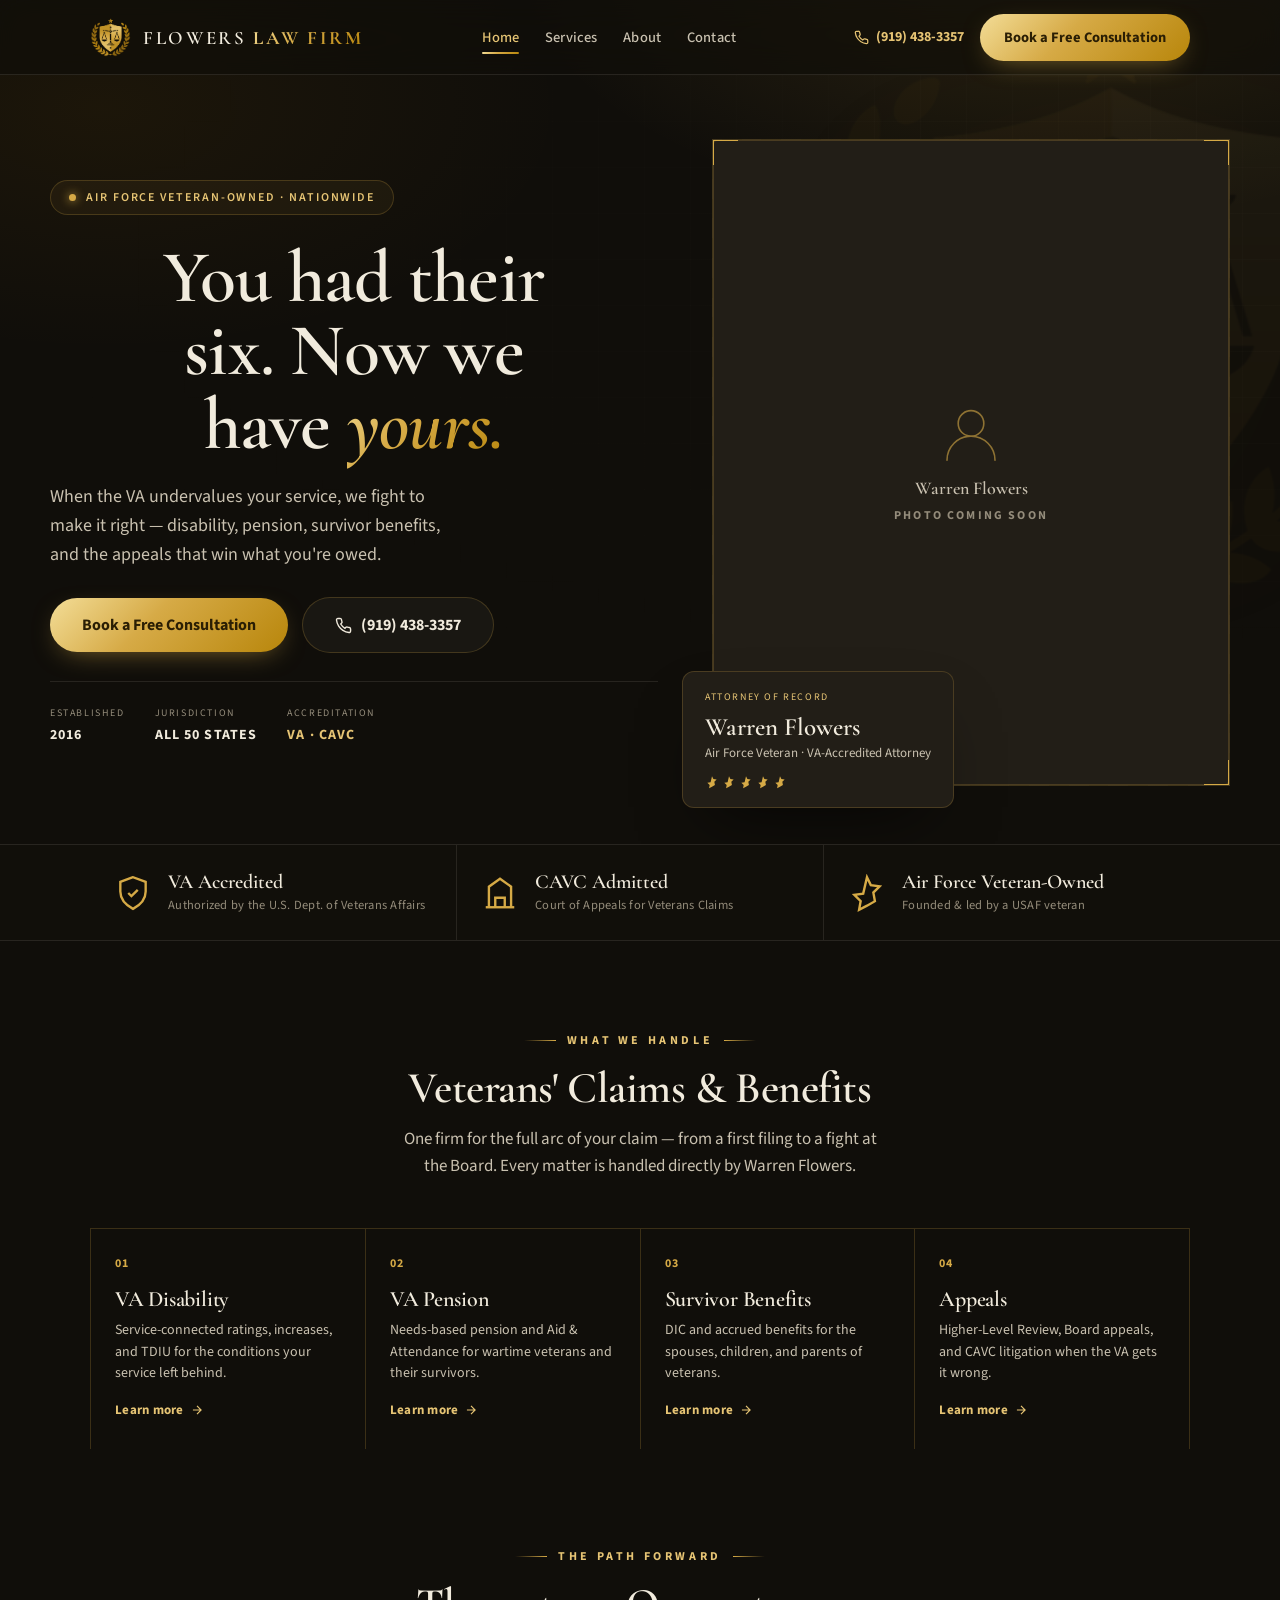
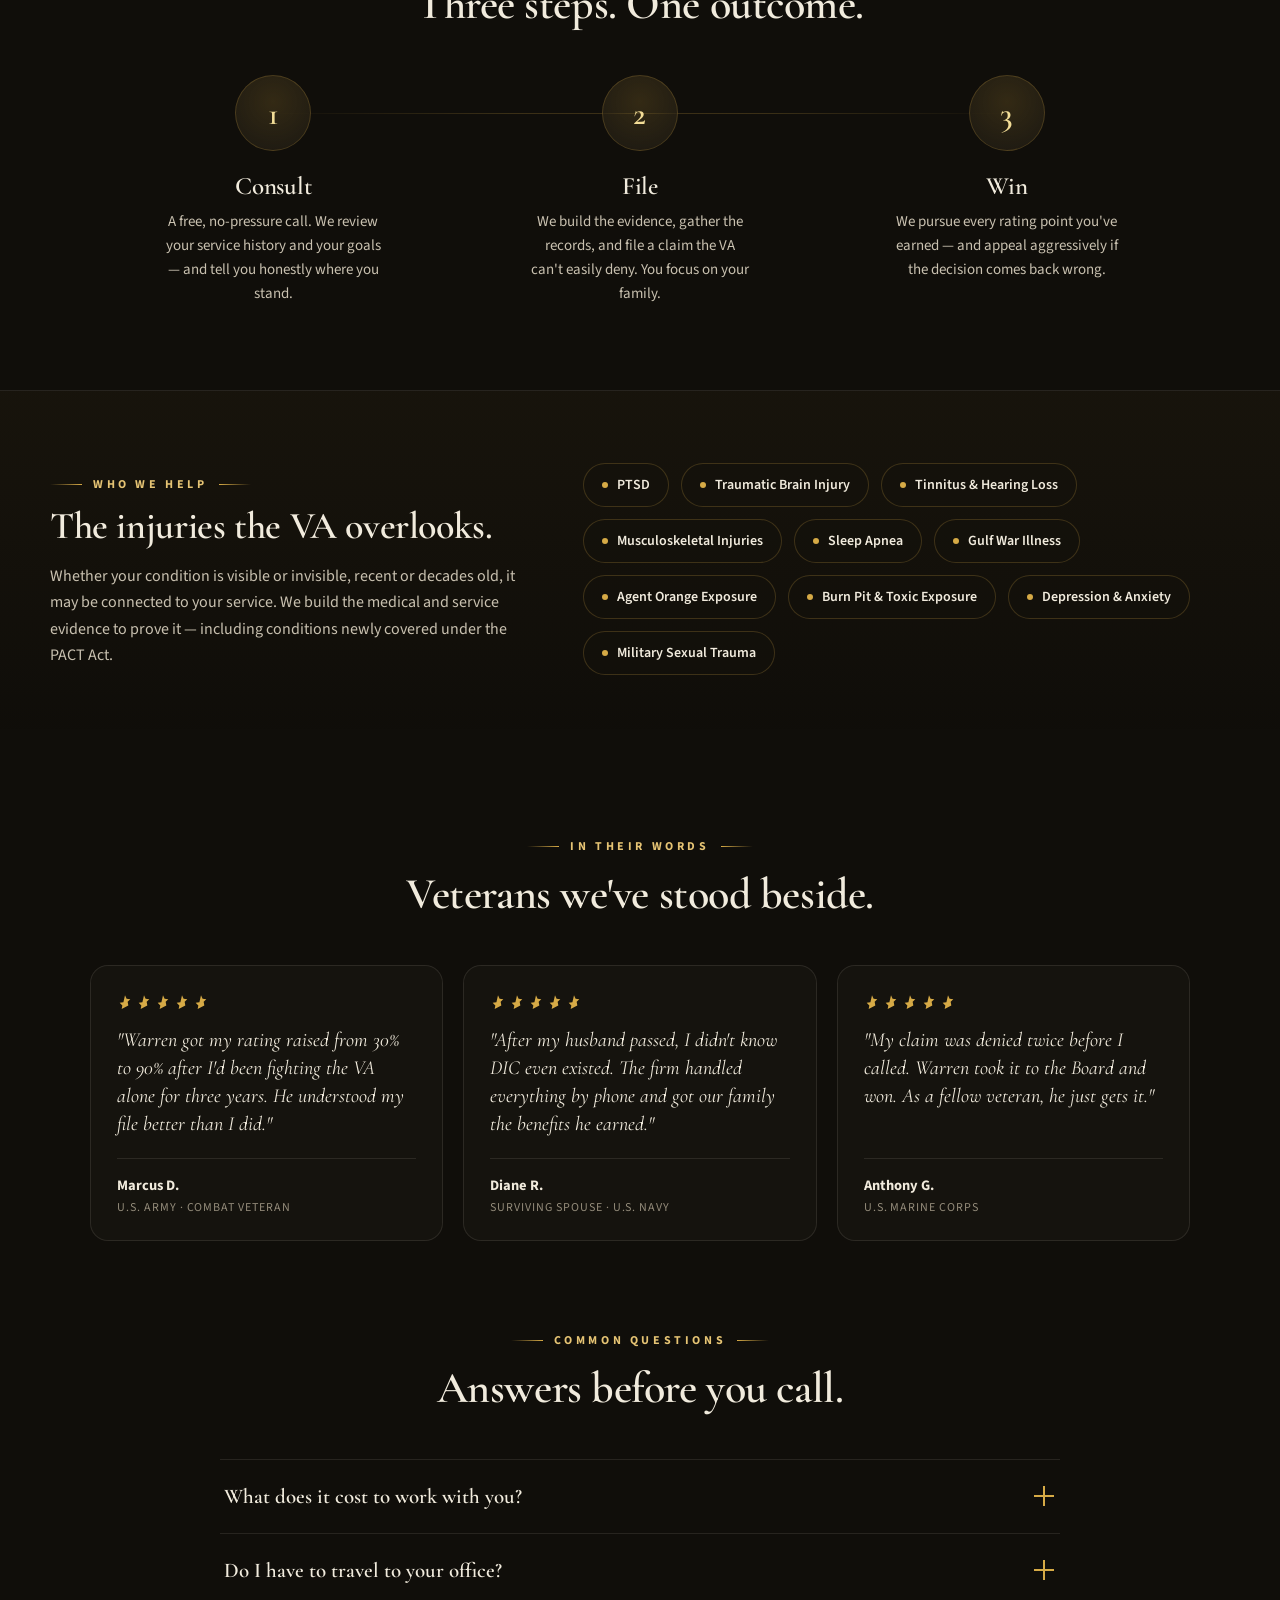
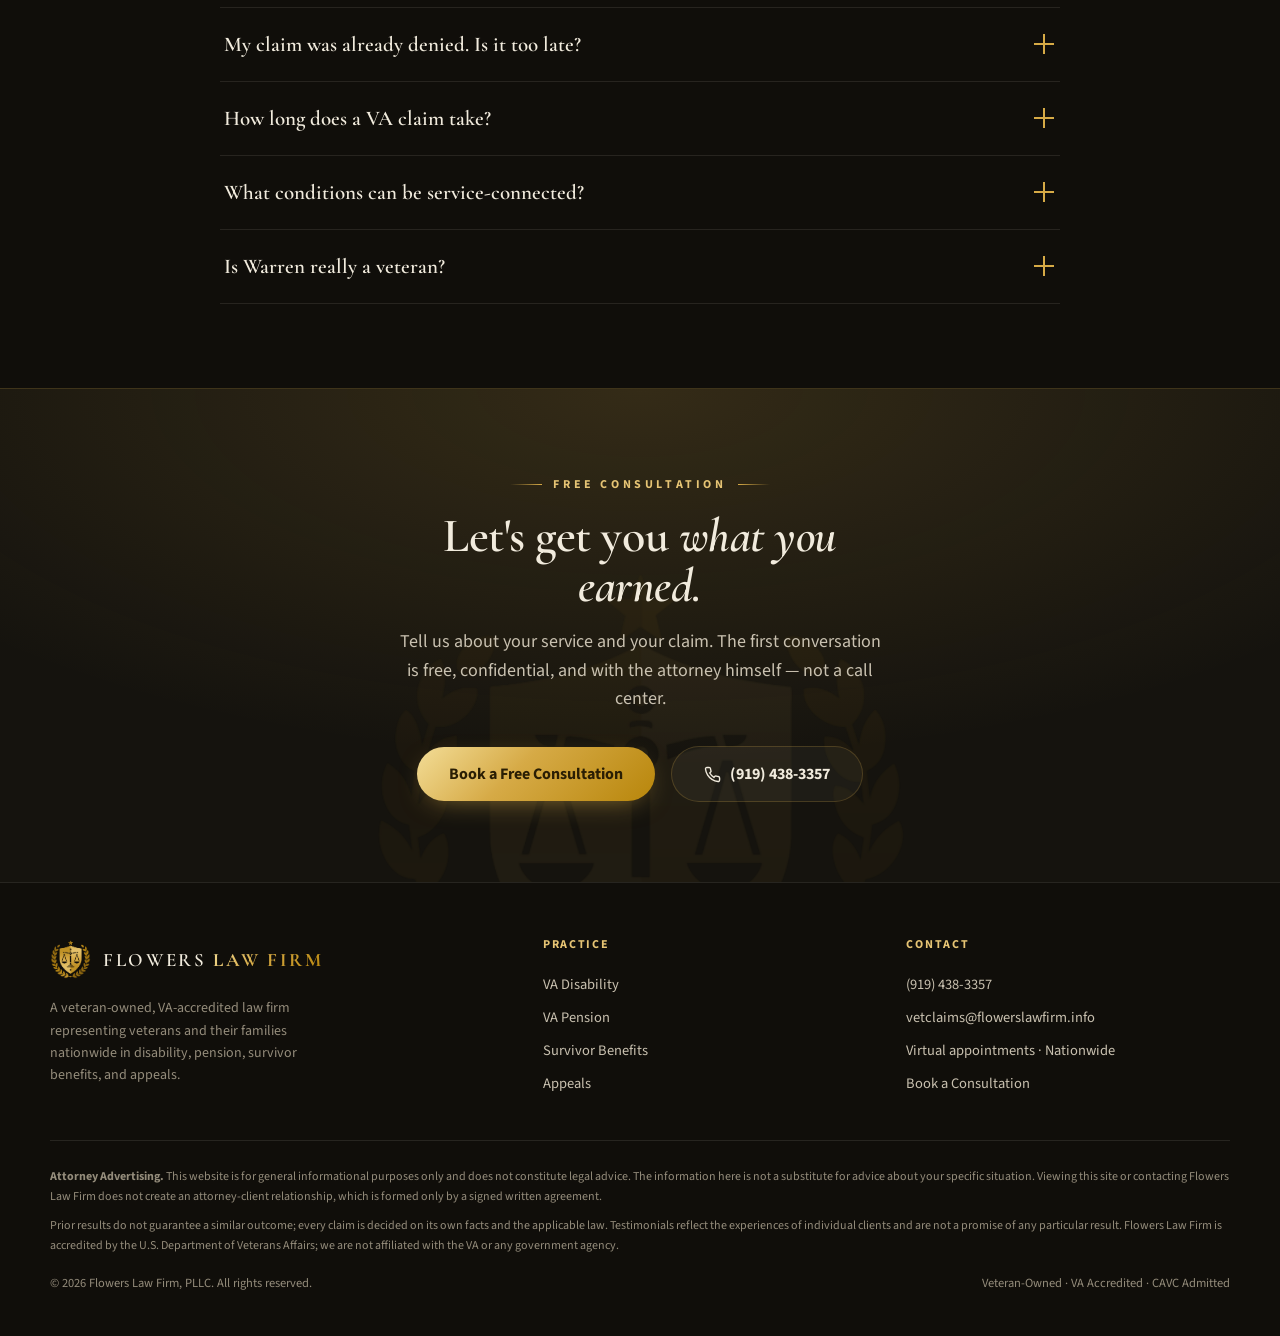
==== commit 8ddbaf4f: "Make site production-ready: EmailJS form, portrait placeholder, credential slots, Vercel config - Re" ====
--- a/index.html
+++ b/index.html
@@ -74,7 +74,11 @@
     <div class="portrait-wrap">
       <div class="portrait-frame">
         <span class="corner tl"></span><span class="corner tr"></span><span class="corner bl"></span><span class="corner br"></span>
-        <image-slot id="warren-hero" style="width:100%;height:100%" shape="rect" fit="cover" placeholder="Drop Warren's portrait"></image-slot>
+        <div class="portrait-placeholder" aria-label="Portrait of Warren Flowers">
+          <svg viewBox="0 0 80 80" fill="none" xmlns="http://www.w3.org/2000/svg" aria-hidden="true"><circle cx="40" cy="28" r="16" stroke="currentColor" stroke-width="2"/><path d="M10 74c0-16.57 13.43-30 30-30s30 13.43 30 30" stroke="currentColor" stroke-width="2" stroke-linecap="round"/></svg>
+          <span>Warren Flowers</span>
+          <span class="pp-sub">Photo coming soon</span>
+        </div>
       </div>
       <div class="dossier">
         <div class="dh mono">Attorney of Record</div>
@@ -318,7 +322,6 @@
   </div>
 </footer>
 
-<script src="image-slot.js"></script>
 <script defer src="site.js"></script>
 </body>
 </html>
--- a/site.css
+++ b/site.css
@@ -380,3 +380,28 @@
   .foot-main{grid-template-columns:1fr;gap:32px;}
   .foot-disclaimer .copyright{flex-direction:column;gap:6px;}
 }
+
+/* ---------- portrait placeholder ---------- */
+.portrait-placeholder{
+  display:flex;flex-direction:column;align-items:center;justify-content:center;
+  width:100%;height:100%;min-height:320px;
+  background:var(--ink-750);
+  border:1px solid var(--hair);
+  border-radius:4px;
+  gap:12px;color:var(--gold-mid);
+}
+.portrait-placeholder svg{width:64px;height:64px;opacity:.6;}
+.portrait-placeholder span{font-family:var(--serif);font-size:18px;font-weight:600;color:var(--fg-soft);}
+.portrait-placeholder .pp-sub{font-family:var(--sans);font-size:12px;font-weight:700;letter-spacing:.18em;text-transform:uppercase;color:var(--fg-mute);margin-top:-4px;}
+
+/* ---------- credential slots (editable placeholders on About page) ---------- */
+.cred-slot{
+  font-style:italic;color:var(--gold-soft);
+  border-bottom:1px dashed var(--gold-mid);
+  cursor:text;
+}
+
+/* ---------- form send error ---------- */
+.form-send-err{
+  margin-top:14px;font-size:14px;color:#E6885F;line-height:1.5;
+}
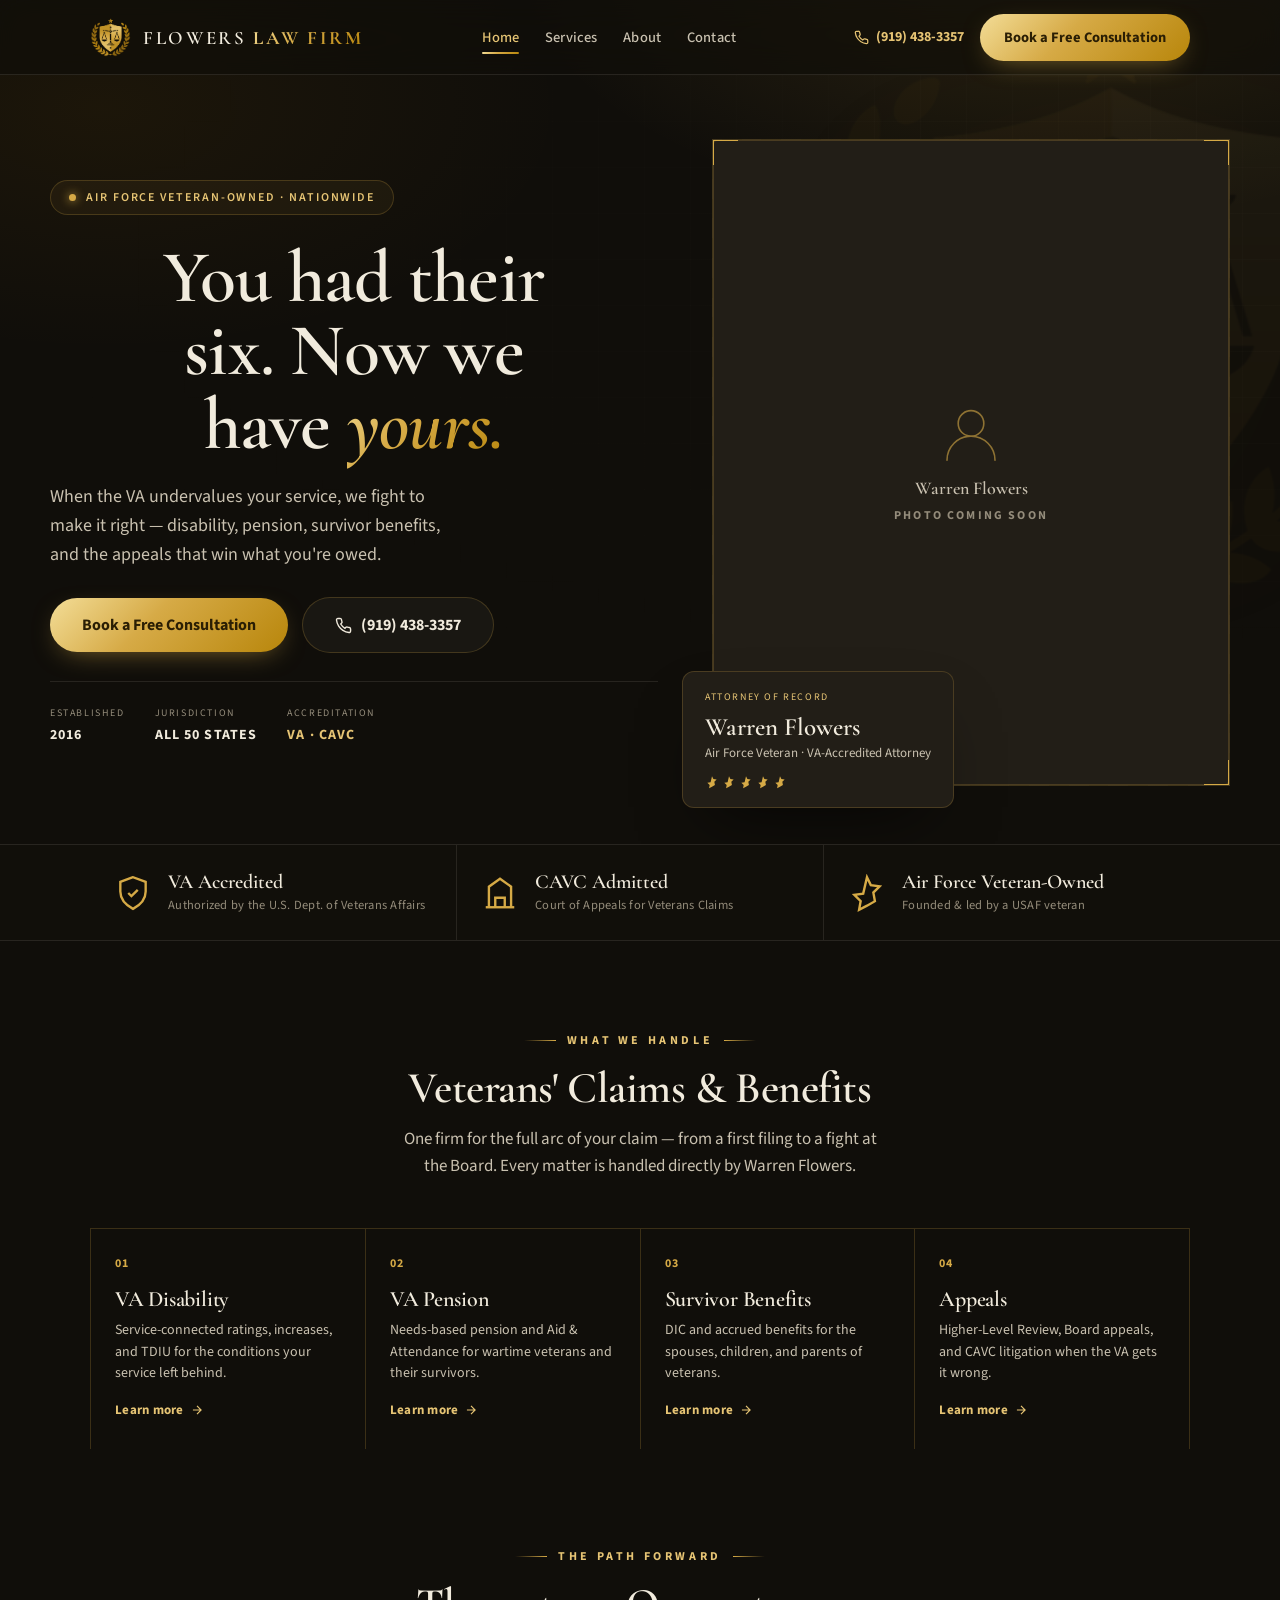
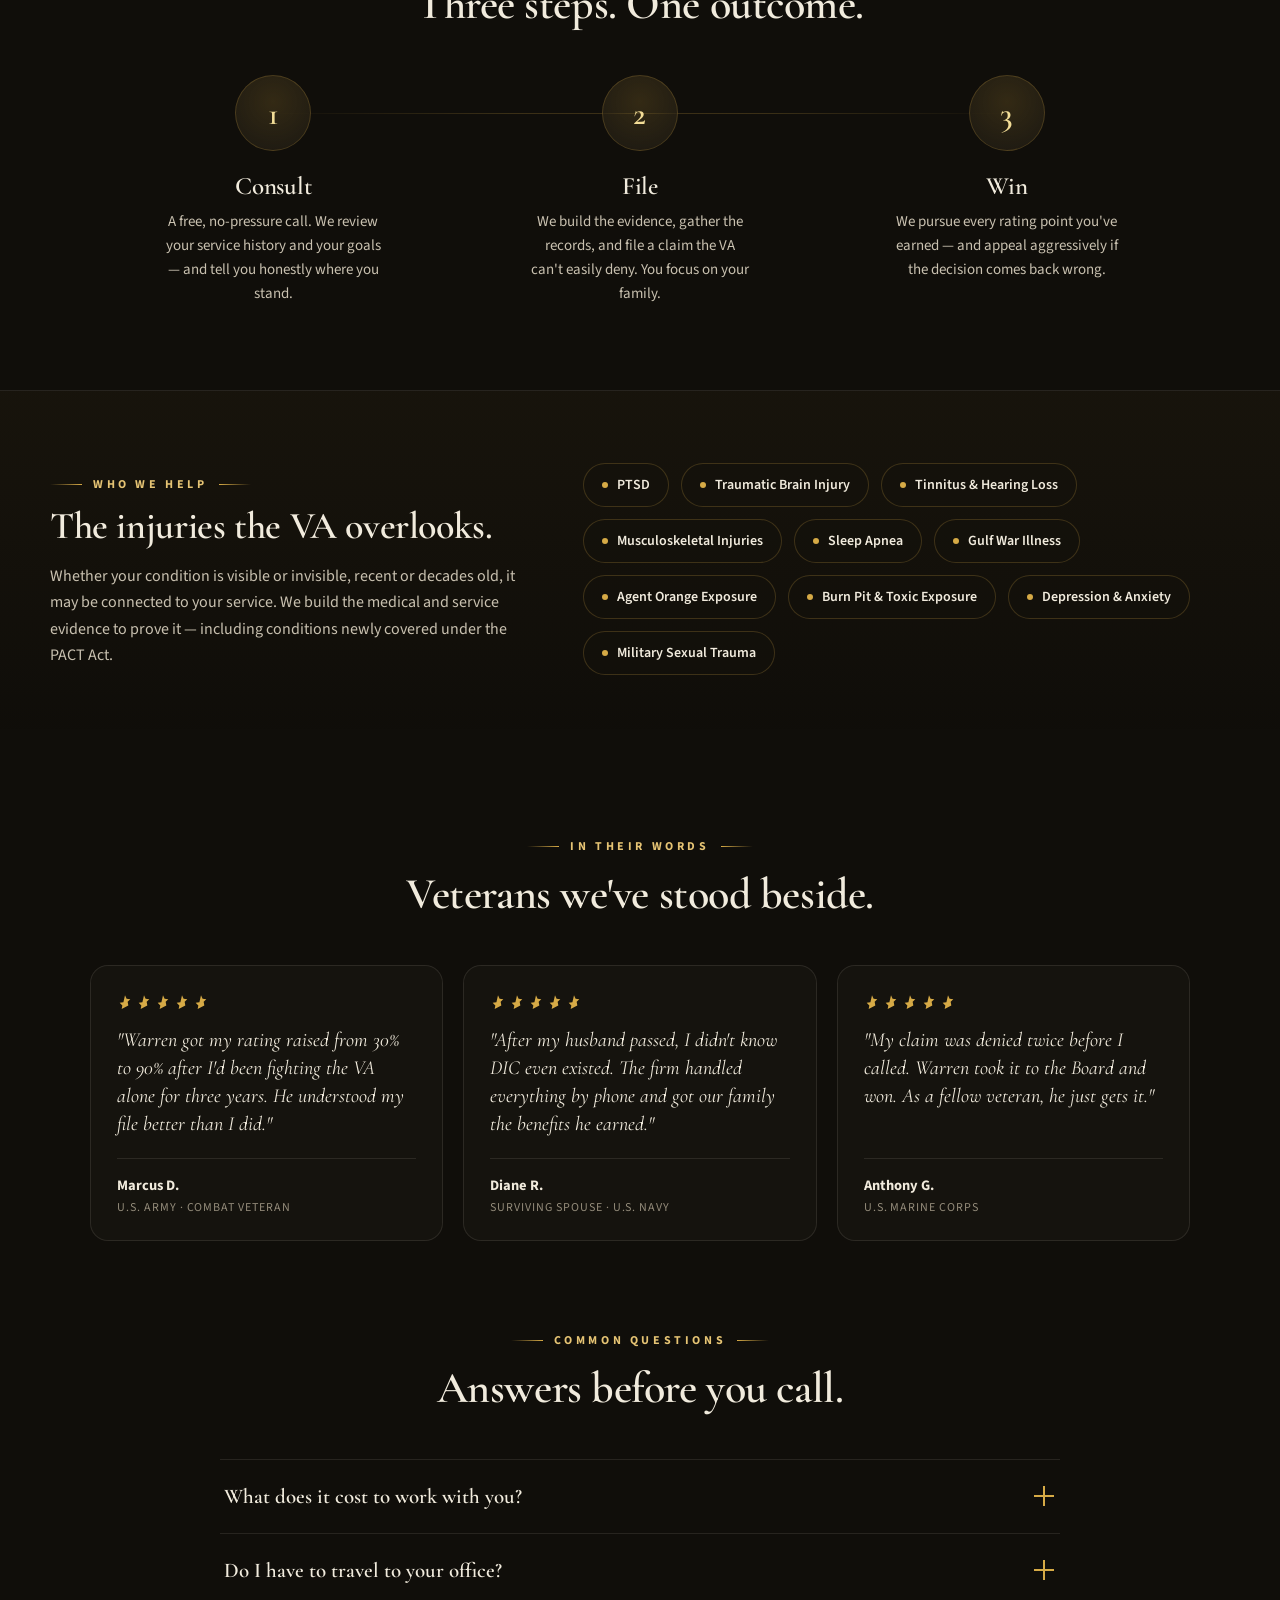
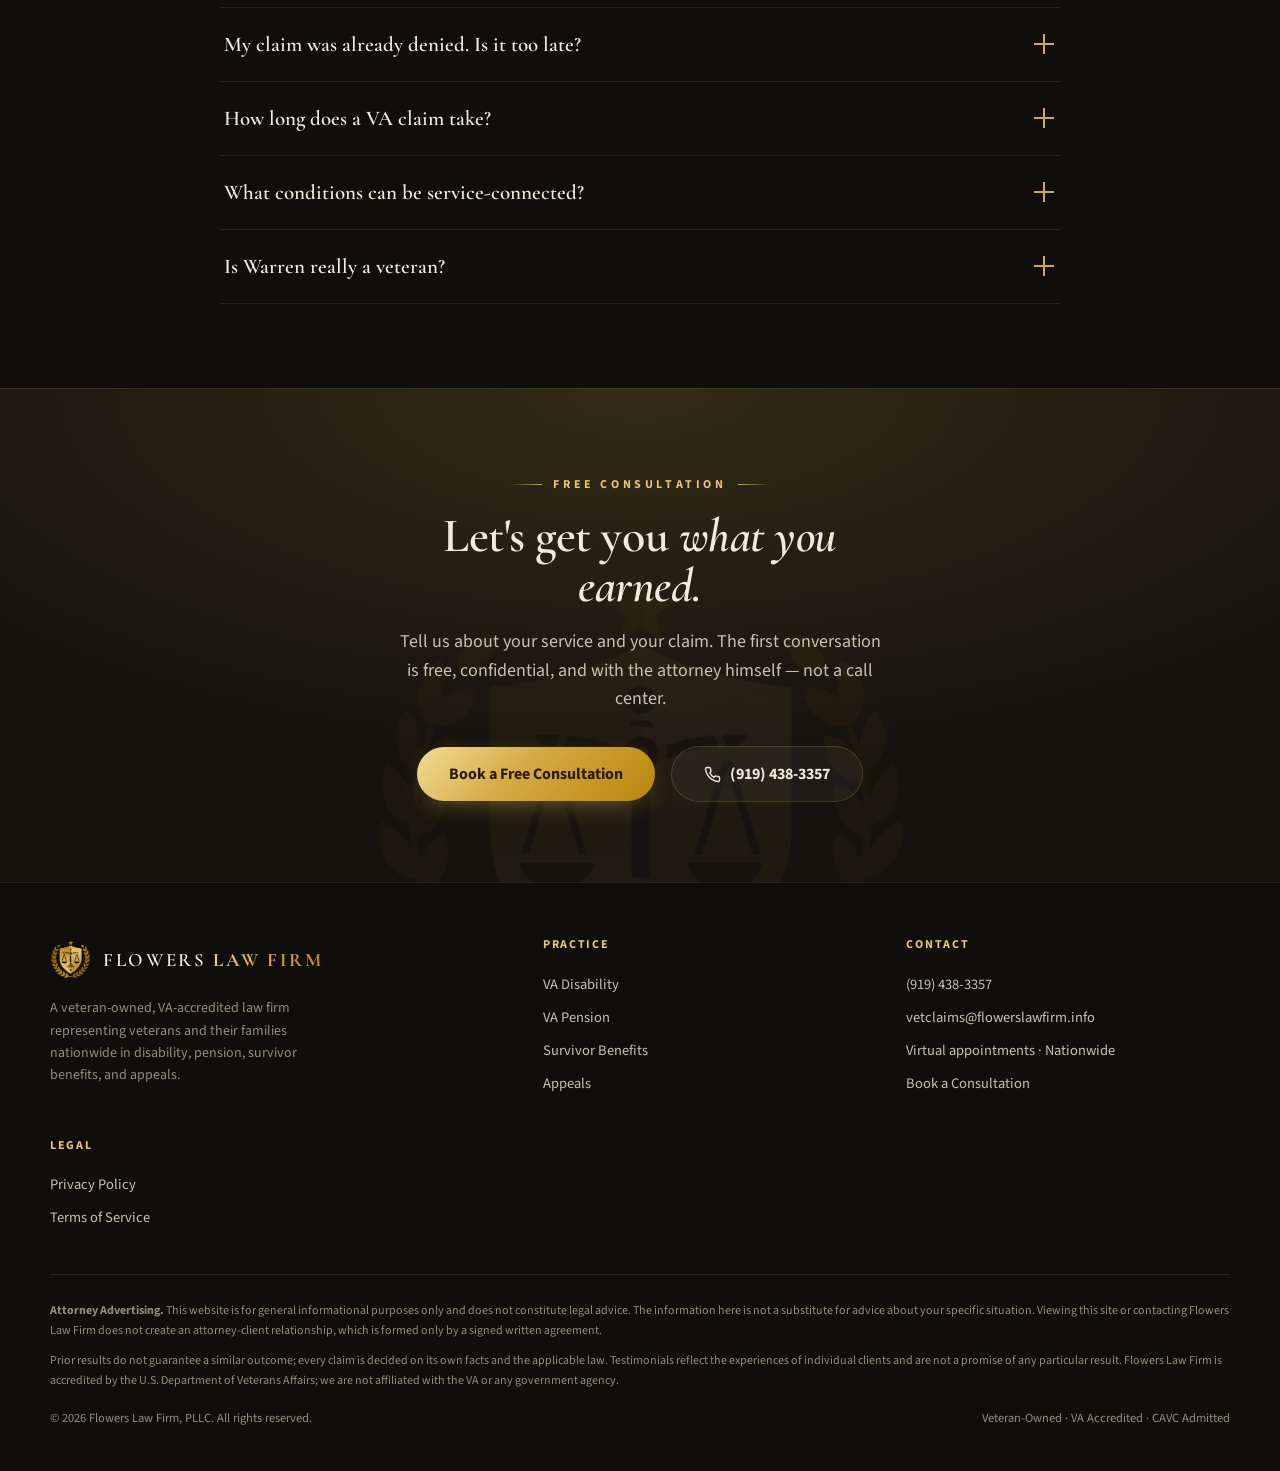
==== commit 4968492d: "checklist: HTML pages — OG dimensions, Vercel Analytics, lazy images, legal footer - All pages: og:i" ====
--- a/index.html
+++ b/index.html
@@ -3,15 +3,48 @@
 <head>
 <meta charset="UTF-8" />
 <meta name="viewport" content="width=device-width, initial-scale=1.0" />
+<meta name="theme-color" content="#100E0A" />
 <title>Flowers Law Firm — VA Disability Claims for Veterans Nationwide</title>
 <meta name="description" content="Veteran-owned, VA-accredited law firm helping veterans nationwide win VA disability, pension, and survivor benefits — and the appeals others gave up on. Free consultation." />
 <link rel="icon" type="image/png" href="assets/flowers-emblem-gold.png" />
+<link rel="apple-touch-icon" href="assets/flowers-emblem-gold.png" />
+<link rel="canonical" href="https://flowerslawfirm.info/" />
+<meta property="og:type" content="website" />
+<meta property="og:site_name" content="Flowers Law Firm" />
+<meta property="og:title" content="Flowers Law Firm — VA Disability Claims for Veterans Nationwide" />
+<meta property="og:description" content="Veteran-owned, VA-accredited law firm helping veterans nationwide win VA disability, pension, and survivor benefits — and the appeals others gave up on. Free consultation." />
+<meta property="og:url" content="https://flowerslawfirm.info/" />
+<meta property="og:image" content="https://flowerslawfirm.info/assets/flowers-emblem-gold.png" />
+<meta property="og:image:width" content="512" />
+<meta property="og:image:height" content="512" />
+<meta name="twitter:card" content="summary" />
+<meta name="twitter:title" content="Flowers Law Firm — VA Disability Claims for Veterans Nationwide" />
+<meta name="twitter:description" content="Veteran-owned, VA-accredited law firm helping veterans nationwide win VA disability, pension, and survivor benefits — and the appeals others gave up on. Free consultation." />
+<meta name="twitter:image" content="https://flowerslawfirm.info/assets/flowers-emblem-gold.png" />
 <link rel="preconnect" href="https://fonts.googleapis.com" />
 <link rel="preconnect" href="https://fonts.gstatic.com" crossorigin />
 <link href="https://fonts.googleapis.com/css2?family=Cormorant+Garamond:ital,wght@0,500;0,600;0,700;1,500;1,600&family=Source+Sans+3:wght@400;500;600;700&display=swap" rel="stylesheet" />
 <link rel="stylesheet" href="brand.css" />
 <link rel="stylesheet" href="site.css" />
 <script>document.documentElement.classList.add('js');</script>
+<script defer src="/_vercel/insights/script.js"></script>
+<script type="application/ld+json">
+{
+  "@context": "https://schema.org",
+  "@type": "LegalService",
+  "name": "Flowers Law Firm",
+  "alternateName": "Flowers Law Firm, PLLC",
+  "url": "https://flowerslawfirm.info",
+  "logo": "https://flowerslawfirm.info/assets/flowers-emblem-gold.png",
+  "description": "Veteran-owned, VA-accredited law firm helping veterans nationwide win VA disability, pension, and survivor benefits.",
+  "telephone": "+1-919-438-3357",
+  "email": "vetclaims@flowerslawfirm.info",
+  "areaServed": { "@type": "Country", "name": "United States" },
+  "serviceType": ["VA Disability Claims", "VA Pension", "Survivor Benefits", "Veterans Appeals"],
+  "founder": { "@type": "Person", "name": "Warren Flowers", "jobTitle": "VA-Accredited Attorney" },
+  "priceRange": "Contingency fee — no upfront cost"
+}
+</script>
 </head>
 <body>
 
@@ -272,7 +305,7 @@
 
 <!-- ===================== CLOSING CTA ===================== -->
 <section class="cta-band">
-  <img class="emblem-wm" src="assets/flowers-emblem-gold.png" alt="" aria-hidden="true" />
+  <img class="emblem-wm" src="assets/flowers-emblem-gold.png" alt="" aria-hidden="true" loading="lazy" />
   <div class="wrap inner">
     <span class="eyebrow rule center">Free Consultation</span>
     <h2>Let's get you <em>what you earned.</em></h2>
@@ -292,7 +325,7 @@
   <div class="wrap foot-main">
     <div class="foot-brand">
       <a class="brand" href="index.html">
-        <img src="assets/flowers-emblem-gold.png" alt="Flowers Law Firm emblem" />
+        <img src="assets/flowers-emblem-gold.png" alt="Flowers Law Firm emblem" loading="lazy" />
         <span class="wm">FLOWERS <b>LAW FIRM</b></span>
       </a>
       <p>A veteran-owned, VA-accredited law firm representing veterans and their families nationwide in disability, pension, survivor benefits, and appeals.</p>
@@ -311,6 +344,11 @@
       <span class="li">Virtual appointments · Nationwide</span>
       <a href="contact.html">Book a Consultation</a>
     </div>
+    <div class="foot-col">
+      <h4>Legal</h4>
+      <a href="privacy.html">Privacy Policy</a>
+      <a href="terms.html">Terms of Service</a>
+    </div>
   </div>
   <div class="wrap foot-disclaimer">
     <p><strong>Attorney Advertising.</strong> This website is for general informational purposes only and does not constitute legal advice. The information here is not a substitute for advice about your specific situation. Viewing this site or contacting Flowers Law Firm does not create an attorney-client relationship, which is formed only by a signed written agreement.</p>
--- a/site.css
+++ b/site.css
@@ -5,8 +5,8 @@
    Loaded after brand.css (which defines the design tokens).
    ============================================================ */
 
-*,*::before,*::after{box-sizing:border-box;}
-html{scroll-behavior:smooth;}
+*,*::before,*::after{box-sizing:border-box;-webkit-tap-highlight-color:transparent;}
+html{scroll-behavior:smooth;-webkit-text-size-adjust:100%;text-size-adjust:100%;}
 body{
   margin:0;font-family:var(--sans);color:var(--fg);
   background:var(--ink-900);
@@ -262,11 +262,11 @@
 .field{margin-bottom:18px;}
 .field label{display:block;font-size:12px;font-weight:700;letter-spacing:.1em;text-transform:uppercase;color:var(--fg-soft);margin-bottom:8px;}
 .field label .req{color:var(--gold-mid);}
-.field input,.field select,.field textarea{width:100%;font-family:var(--sans);font-size:15px;color:var(--fg);
+.field input,.field select,.field textarea{width:100%;font-family:var(--sans);font-size:16px;color:var(--fg);
   background:rgba(16,14,10,.6);border:1px solid var(--hair-soft);border-radius:var(--r-sm);padding:13px 14px;
-  outline:none;transition:border-color .18s, box-shadow .18s;}
+  outline:none;transition:border-color .18s, box-shadow .18s;-webkit-appearance:none;appearance:none;}
 .field textarea{resize:vertical;min-height:120px;line-height:1.5;}
-.field select{appearance:none;cursor:pointer;
+.field select{cursor:pointer;
   background-image:url("data:image/svg+xml;utf8,<svg xmlns='http://www.w3.org/2000/svg' width='12' height='8' viewBox='0 0 12 8'><path fill='%23D6AA46' d='M0 0h12L6 8z'/></svg>");
   background-repeat:no-repeat;background-position:right 14px center;padding-right:36px;}
 .field input::placeholder,.field textarea::placeholder{color:var(--fg-mute);}
@@ -338,9 +338,12 @@
   .page-hero h1{font-size:52px;}
 }
 @media (max-width:1024px){
-  .nav-links,.head-cta .btn-gold{display:none;}
+  .nav-links,.head-cta .btn-gold,.head-phone{display:none;}
   .menu-btn{display:inline-flex;}
   .home-hero .inner{grid-template-columns:1fr;gap:60px;}
+  .home-hero .inner>div:first-child{text-align:center;}
+  .home-hero .ctas{justify-content:center;}
+  .home-hero .filebar{justify-content:center;}
   .portrait-wrap{max-width:420px;margin:0 auto;width:100%;}
   .svc-grid{grid-template-columns:1fr 1fr;}
   .help-inner,.about-hero .inner,.contact-grid{grid-template-columns:1fr;gap:40px;}
